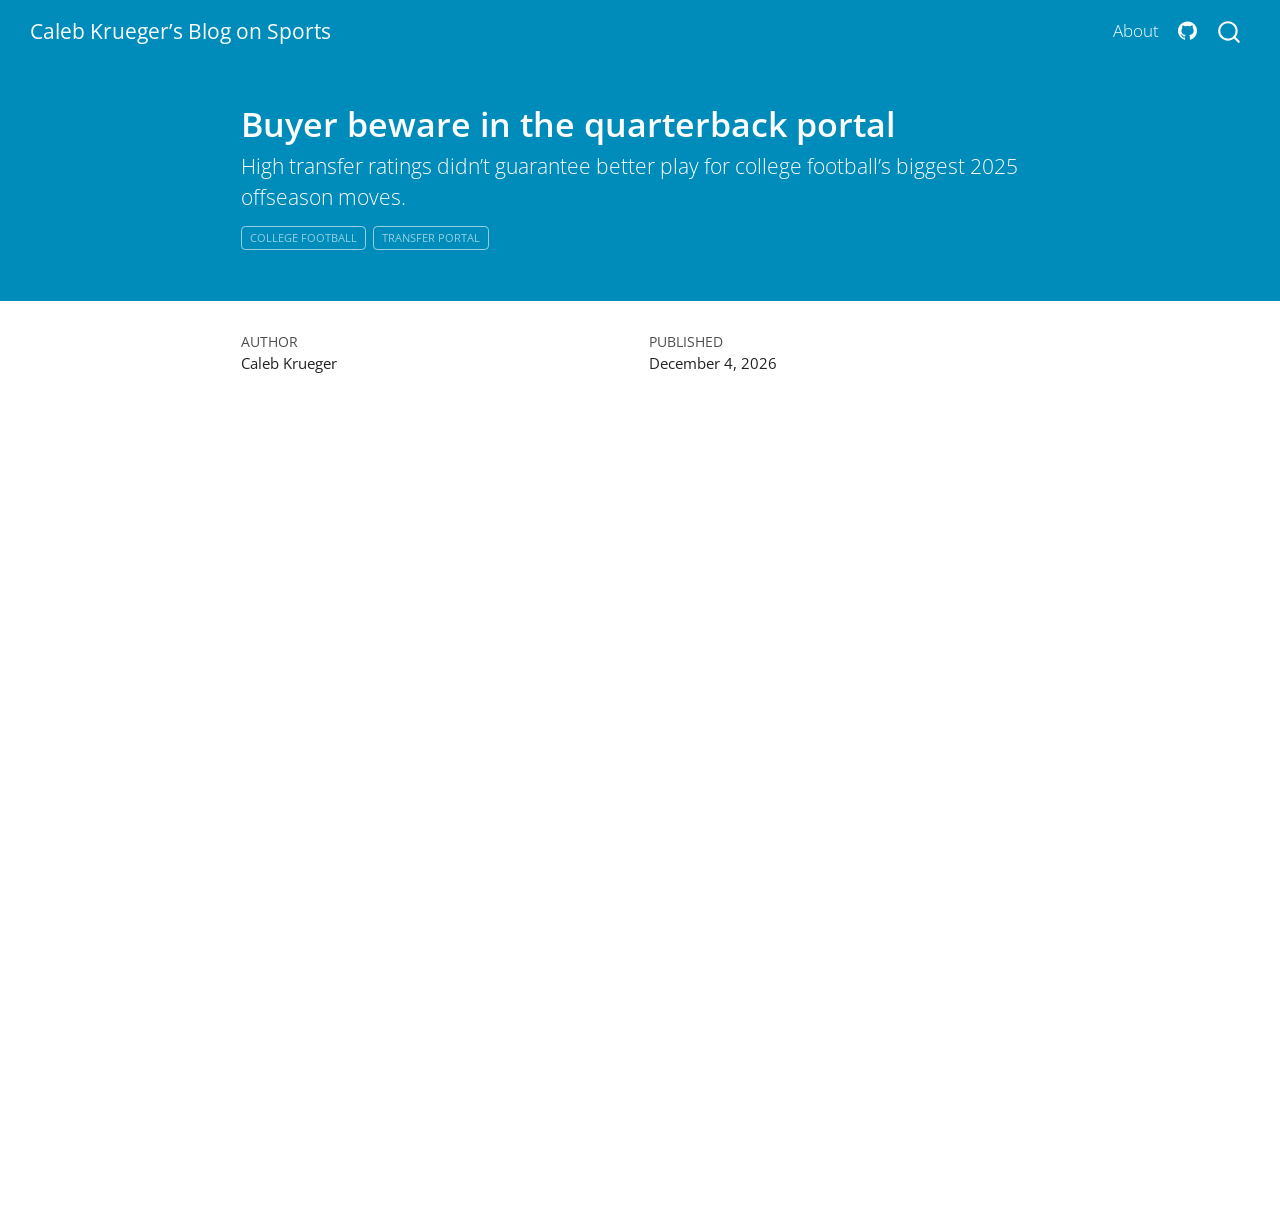
==== posts/transfer-portal-qbs-2025/index.html @ 12b0d173 "commit" ====
<!DOCTYPE html>
<html xmlns="http://www.w3.org/1999/xhtml" lang="en" xml:lang="en"><head>

<meta charset="utf-8">
<meta name="generator" content="quarto-1.11.9">

<meta name="viewport" content="width=device-width, initial-scale=1.0, user-scalable=yes">

<meta name="author" content="Caleb Krueger">
<meta name="dcterms.date" content="2026-12-04">

<title>Buyer beware in the quarterback portal – Caleb Krueger’s Blog on Sports</title>
<style>
/* Default styles provided by pandoc.
** See https://pandoc.org/MANUAL.html#variables-for-html for config info.
*/
span.smallcaps{font-variant: small-caps;}
div.columns{display: flex; gap: 1.5em;}
div.column{flex: auto;}
@media screen {
div.columns{gap: min(4vw, 1.5em);}
div.column{overflow-x: auto;}
}
div.hanging-indent{margin-left: 1.5em; text-indent: -1.5em;}
ul.task-list{list-style: none;}
ul.task-list li input[type="checkbox"] {
  width: 0.8em;
  margin: 0 0.8em 0.2em -1em; /* quarto-specific, see https://github.com/quarto-dev/quarto-cli/issues/4556 */ 
  vertical-align: middle;
}
</style>


<script src="../../site_libs/quarto-nav/quarto-nav.js"></script>
<script src="../../site_libs/quarto-nav/headroom.min.js"></script>
<script src="../../site_libs/clipboard/clipboard.min.js"></script>
<script src="../../site_libs/quarto-search/autocomplete.umd.js"></script>
<script src="../../site_libs/quarto-search/fuse.min.js"></script>
<script src="../../site_libs/quarto-search/quarto-search.js"></script>
<meta name="quarto:offset" content="../../">
<link href="../../logo.png" rel="icon" type="image/png">
<script src="../../site_libs/quarto-html/quarto.js" type="module"></script>
<script src="../../site_libs/quarto-html/tabsets/tabsets.js" type="module"></script>
<script src="../../site_libs/quarto-html/scrollable-regions/scrollable-regions.js" type="module"></script>
<script src="../../site_libs/quarto-html/popper.min.js"></script>
<script src="../../site_libs/quarto-html/tippy.umd.min.js"></script>
<script src="../../site_libs/quarto-html/anchor.min.js"></script>
<link href="../../site_libs/quarto-html/tippy.css" rel="stylesheet">
<link href="../../site_libs/quarto-html/quarto-syntax-highlighting-63b5708e65d6cd79cd7618c58d0c21e7.css" rel="stylesheet" id="quarto-text-highlighting-styles">
<script src="../../site_libs/bootstrap/bootstrap.min.js"></script>
<link href="../../site_libs/bootstrap/bootstrap-icons.css" rel="stylesheet">
<link href="../../site_libs/bootstrap/bootstrap-608d2ac6981a79f268abfa8d7ae3c336.min.css" rel="stylesheet" append-hash="true" id="quarto-bootstrap" data-mode="light">
<script id="quarto-search-options" type="application/json">{
  "location": "navbar",
  "copy-button": false,
  "collapse-after": 3,
  "panel-placement": "end",
  "type": "overlay",
  "limit": 50,
  "keyboard-shortcut": [
    "f",
    "/",
    "s"
  ],
  "show-item-context": false,
  "language": {
    "search-no-results-text": "No results",
    "search-matching-documents-text": "matching documents",
    "search-copy-link-title": "Copy link to search",
    "search-hide-matches-text": "Hide additional matches",
    "search-more-match-text": "more match in this document",
    "search-more-matches-text": "more matches in this document",
    "search-clear-button-title": "Clear",
    "search-text-placeholder": "",
    "search-detached-cancel-button-title": "Cancel",
    "search-submit-button-title": "Submit",
    "search-label": "Search"
  }
}</script>


<link rel="stylesheet" href="../../styles.css">
</head>

<body class="nav-fixed fullcontent quarto-light"><a id="quarto-skip-link" class="visually-hidden-focusable" href="#quarto-document-content">Skip to main content</a>

<div id="quarto-search-results"></div>
  <header id="quarto-header" class="headroom fixed-top quarto-banner">
    <nav class="navbar navbar-expand-lg " data-bs-theme="dark" aria-label="Site">
      <div class="navbar-container container-fluid">
      <div class="navbar-brand-container mx-auto">
    <a class="navbar-brand" href="../../index.html">
    <span class="navbar-title">Caleb Krueger’s Blog on Sports</span>
    </a>
  </div>
          <button class="navbar-toggler" type="button" data-bs-toggle="collapse" data-bs-target="#navbarCollapse" aria-controls="navbarCollapse" aria-expanded="false" aria-label="Toggle navigation" onclick="if (window.quartoToggleHeadroom) { window.quartoToggleHeadroom(); }">
  <span class="navbar-toggler-icon"></span>
</button>
          <div class="collapse navbar-collapse" id="navbarCollapse">
            <ul class="navbar-nav navbar-nav-scroll ms-auto">
  <li class="nav-item">
    <a class="nav-link" href="../../about.html"> 
<span class="menu-text">About</span></a>
  </li>  
  <li class="nav-item compact">
    <a class="nav-link" href="https://github.com/Caleb-Krueger-UNL"> <i class="bi bi-github" role="img">
</i> 
<span class="menu-text"></span></a>
  </li>  
</ul>
          </div> <!-- /navcollapse -->
            <div class="quarto-navbar-tools">
</div>
            <div id="quarto-search" class="" title="Search"></div>
      </div> <!-- /container-fluid -->
    </nav>
</header>
<!-- content -->
<header id="title-block-header" class="quarto-title-block default page-columns page-full">
  <div class="quarto-title-banner page-columns page-full">
    <div class="quarto-title column-body">
      <h1 class="title">Buyer beware in the quarterback portal</h1>
            <p class="subtitle lead">High transfer ratings didn’t guarantee better play for college football’s biggest 2025 offseason moves.</p>
                                <div class="quarto-categories">
                <div class="quarto-category">College Football</div>
                <div class="quarto-category">Transfer Portal</div>
              </div>
                  </div>
  </div>
    
  
  <div class="quarto-title-meta">

      <div>
      <div class="quarto-title-meta-heading">Author</div>
      <div class="quarto-title-meta-contents">
               <p>Caleb Krueger </p>
            </div>
    </div>
      
      <div>
      <div class="quarto-title-meta-heading">Published</div>
      <div class="quarto-title-meta-contents">
        <p class="date">December 4, 2026</p>
      </div>
    </div>
    
      
    </div>
    
  
  </header><div id="quarto-content" class="quarto-container page-columns page-rows-contents page-layout-article page-navbar">
<!-- sidebar -->
<!-- margin-sidebar -->
    
<!-- main -->
<main class="content quarto-banner-title-block" id="quarto-document-content" tabindex="-1">








</main> <!-- /main -->
<script id="quarto-html-after-body" type="application/javascript">
  window.document.addEventListener("DOMContentLoaded", function (event) {
    const icon = "";
    const anchorJS = new window.AnchorJS();
    anchorJS.options = {
      placement: 'right',
      icon: icon
    };
    anchorJS.add('.anchored');
    const isCodeAnnotation = (el) => {
      for (const clz of el.classList) {
        if (clz.startsWith('code-annotation-')) {                     
          return true;
        }
      }
      return false;
    }
    const onCopySuccess = function(e) {
      // button target
      const button = e.trigger;
      // don't keep focus
      button.blur();
      // flash "checked"
      button.classList.add('code-copy-button-checked');
      var currentTitle = button.getAttribute("title");
      button.setAttribute("title", "Copied!");
      let tooltip;
      if (window.bootstrap) {
        button.setAttribute("data-bs-toggle", "tooltip");
        button.setAttribute("data-bs-placement", "left");
        button.setAttribute("data-bs-title", "Copied!");
        tooltip = new bootstrap.Tooltip(button, 
          { trigger: "manual", 
            customClass: "code-copy-button-tooltip",
            offset: [0, -8]});
        tooltip.show();    
      }
      setTimeout(function() {
        if (tooltip) {
          tooltip.hide();
          button.removeAttribute("data-bs-title");
          button.removeAttribute("data-bs-toggle");
          button.removeAttribute("data-bs-placement");
        }
        button.setAttribute("title", currentTitle);
        button.classList.remove('code-copy-button-checked');
      }, 1000);
      // clear code selection
      e.clearSelection();
    }
    const getTextToCopy = function(trigger) {
      const outerScaffold = trigger.parentElement.cloneNode(true);
      const codeEl = outerScaffold.querySelector('code');
      for (const childEl of codeEl.children) {
        if (isCodeAnnotation(childEl)) {
          childEl.remove();
        }
      }
      return codeEl.innerText;
    }
    const clipboard = new window.ClipboardJS('.code-copy-button:not([data-in-quarto-modal])', {
      text: getTextToCopy
    });
    clipboard.on('success', onCopySuccess);
    if (window.document.getElementById('quarto-embedded-source-code-modal')) {
      const clipboardModal = new window.ClipboardJS('.code-copy-button[data-in-quarto-modal]', {
        text: getTextToCopy,
        container: window.document.getElementById('quarto-embedded-source-code-modal')
      });
      clipboardModal.on('success', onCopySuccess);
    }
      var localhostRegex = new RegExp(/^(?:http|https):\/\/localhost\:?[0-9]*\//);
      var mailtoRegex = new RegExp(/^mailto:/);
        var filterRegex = new RegExp('/' + window.location.host + '/');
      var isInternal = (href) => {
          return filterRegex.test(href) || localhostRegex.test(href) || mailtoRegex.test(href);
      }
      // Inspect non-navigation links and adorn them if external
      window.quartoDecorateExternalLinks = function (root) {
     var links = (root || window.document).querySelectorAll('a[href]:not(.nav-link):not(.navbar-brand):not(.toc-action):not(.sidebar-link):not(.sidebar-item-toggle):not(.pagination-link):not(.no-external):not([aria-hidden]):not(.dropdown-item):not(.quarto-navigation-tool):not(.about-link)');
      for (var i=0; i<links.length; i++) {
        const link = links[i];
        if (!isInternal(link.href)) {
          // undo the damage that might have been done by quarto-nav.js in the case of
          // links that we want to consider external
          if (link.dataset.originalHref !== undefined) {
            link.href = link.dataset.originalHref;
          }
          if (!link.classList.contains('no-external-icon')) {
          }
        }
      }
      };
      window.quartoDecorateExternalLinks(window.document);
    // Esc closes the popup (WCAG 1.4.13) and focus leaving both trigger and
    // popup closes it (WCAG 2.4.11); tippy handles neither for interactive popups.
    const hideOnEscAndFocusOut = {
      name: 'hideOnEscAndFocusOut',
      defaultValue: true,
      fn(instance) {
        const dismiss = () => {
          // A show scheduled by the trigger delay would otherwise reopen it
          instance.clearDelayTimeouts();
          instance.hide();
        };
        const onKeyDown = (event) => {
          if (event.key !== 'Escape') {
            return;
          }
          // Keep Esc from also reaching page handlers (e.g. reveal.js overview),
          // except an open reveal.js slide menu, which Esc should close too.
          // The menu handles keys only when its keyboard option is on.
          const menuHandlesEsc = window.Reveal?.getPlugin?.('menu')?.isOpen() &&
            window.Reveal.getConfig().menu?.keyboard !== false;
          if (!menuHandlesEsc) {
            event.stopPropagation();
          }
          if (instance.popper.contains(window.document.activeElement)) {
            // Disabled while refocusing so the focus trigger does not reopen it
            instance.disable();
            instance.reference.focus();
            instance.enable();
          }
          dismiss();
        };
        const onFocusOut = (event) => {
          const target = event.relatedTarget;
          if (target && !instance.reference.contains(target) &&
              !instance.popper.contains(target)) {
            dismiss();
          }
        };
        // On the trigger too: a click trigger (code-annotations: select) has no
        // blur handling. Attached for the instance's lifetime so leaving the
        // trigger also cancels a show still pending on the trigger delay.
        instance.reference.addEventListener('focusout', onFocusOut);
        return {
          onShow() {
            window.document.addEventListener('keydown', onKeyDown, true);
            instance.popper.addEventListener('focusout', onFocusOut);
          },
          onHide() {
            window.document.removeEventListener('keydown', onKeyDown, true);
            instance.popper.removeEventListener('focusout', onFocusOut);
          },
          onDestroy() {
            instance.reference.removeEventListener('focusout', onFocusOut);
          },
        };
      },
    };
    function tippyHover(el, contentFn, onTriggerFn, onUntriggerFn) {
      const config = {
        allowHTML: true,
        maxWidth: 500,
        delay: 100,
        arrow: false,
        appendTo: function(el) {
            return el.parentElement;
        },
        interactive: true,
        interactiveBorder: 10,
        theme: 'quarto',
        placement: 'bottom-start',
        plugins: [hideOnEscAndFocusOut],
      };
      if (contentFn) {
        config.content = contentFn;
      }
      if (onTriggerFn) {
        config.onTrigger = onTriggerFn;
      }
      if (onUntriggerFn) {
        config.onUntrigger = onUntriggerFn;
      }
      window.tippy(el, config); 
    }
    const noterefs = window.document.querySelectorAll('a[role="doc-noteref"]');
    for (var i=0; i<noterefs.length; i++) {
      const ref = noterefs[i];
      tippyHover(ref, function() {
        // use id or data attribute instead here
        let href = ref.getAttribute('data-footnote-href') || ref.getAttribute('href');
        try { href = new URL(href).hash; } catch {}
        const id = href.replace(/^#\/?/, "");
        const note = window.document.getElementById(id);
        if (note) {
          return note.innerHTML;
        } else {
          return "";
        }
      });
    }
    const xrefs = window.document.querySelectorAll('a.quarto-xref');
    const processXRef = (id, note) => {
      // Strip column container classes
      const stripColumnClz = (el) => {
        el.classList.remove("page-full", "page-columns");
        if (el.children) {
          for (const child of el.children) {
            stripColumnClz(child);
          }
        }
      }
      stripColumnClz(note)
      if (id === null || id.startsWith('sec-')) {
        // Special case sections, only their first couple elements
        const container = document.createElement("div");
        if (note.children && note.children.length > 2) {
          container.appendChild(note.children[0].cloneNode(true));
          for (let i = 1; i < note.children.length; i++) {
            const child = note.children[i];
            if (child.tagName === "P" && child.innerText === "") {
              continue;
            } else {
              container.appendChild(child.cloneNode(true));
              break;
            }
          }
          if (window.Quarto?.typesetMath) {
            window.Quarto.typesetMath(container);
          }
          return container.innerHTML
        } else {
          if (window.Quarto?.typesetMath) {
            window.Quarto.typesetMath(note);
          }
          return note.innerHTML;
        }
      } else {
        // Remove any anchor links if they are present
        const anchorLink = note.querySelector('a.anchorjs-link');
        if (anchorLink) {
          anchorLink.remove();
        }
        if (window.Quarto?.typesetMath) {
          window.Quarto.typesetMath(note);
        }
        if (note.classList.contains("callout")) {
          return note.outerHTML;
        } else {
          return note.innerHTML;
        }
      }
    }
    for (var i=0; i<xrefs.length; i++) {
      const xref = xrefs[i];
      tippyHover(xref, undefined, function(instance) {
        instance.disable();
        let url = xref.getAttribute('href');
        let hash = undefined; 
        if (url.startsWith('#')) {
          hash = url;
        } else {
          try { hash = new URL(url).hash; } catch {}
        }
        if (hash) {
          const id = hash.replace(/^#\/?/, "");
          const note = window.document.getElementById(id);
          if (note !== null) {
            try {
              const html = processXRef(id, note.cloneNode(true));
              instance.setContent(html);
            } finally {
              instance.enable();
              instance.show();
            }
          } else {
            // See if we can fetch this
            fetch(url.split('#')[0])
            .then(res => res.text())
            .then(html => {
              const parser = new DOMParser();
              const htmlDoc = parser.parseFromString(html, "text/html");
              const note = htmlDoc.getElementById(id);
              if (note !== null) {
                const html = processXRef(id, note);
                instance.setContent(html);
              } 
            }).finally(() => {
              instance.enable();
              instance.show();
            });
          }
        } else {
          // See if we can fetch a full url (with no hash to target)
          // This is a special case and we should probably do some content thinning / targeting
          fetch(url)
          .then(res => res.text())
          .then(html => {
            const parser = new DOMParser();
            const htmlDoc = parser.parseFromString(html, "text/html");
            const note = htmlDoc.querySelector('main.content');
            if (note !== null) {
              // This should only happen for chapter cross references
              // (since there is no id in the URL)
              // remove the first header
              if (note.children.length > 0 && note.children[0].tagName === "HEADER") {
                note.children[0].remove();
              }
              const html = processXRef(null, note);
              instance.setContent(html);
            } 
          }).finally(() => {
            instance.enable();
            instance.show();
          });
        }
      }, function(instance) {
      });
    }
        let selectedAnnoteEl;
        const selectorForAnnotation = ( cell, annotation) => {
          let cellAttr = 'data-code-cell="' + cell + '"';
          let lineAttr = 'data-code-annotation="' +  annotation + '"';
          const selector = 'span[' + cellAttr + '][' + lineAttr + ']';
          return selector;
        }
        const selectCodeLines = (annoteEl) => {
          const doc = window.document;
          const targetCell = annoteEl.getAttribute("data-target-cell");
          const targetAnnotation = annoteEl.getAttribute("data-target-annotation");
          const annoteSpan = window.document.querySelector(selectorForAnnotation(targetCell, targetAnnotation));
          const lines = annoteSpan.getAttribute("data-code-lines").split(",");
          const lineIds = lines.map((line) => {
            return targetCell + "-" + line;
          })
          // Each band is positioned against its own containing block, which is
          // not the offsetParent of the lines, so place it from client rects.
          const placeBand = (band, firstEl, lastEl, codeBlock) => {
            const container = band.offsetParent;
            if (container === null) {
              return;
            }
            const containerRect = container.getBoundingClientRect();
            // Reveal.js scales slides with a transform, so convert client
            // pixels back to the CSS pixels of the container.
            const scale = containerRect.height / container.offsetHeight || 1;
            const firstRect = firstEl.getBoundingClientRect();
            const lastRect = lastEl.getBoundingClientRect();
            const top = (firstRect.top - containerRect.top) / scale - container.clientTop + container.scrollTop;
            const height = (lastRect.bottom - firstRect.top) / scale;
            band.style.top = top - 2 + "px";
            band.style.height = height + 4 + "px";
            if (codeBlock) {
              // Without the copy button wrapper, the containing block is wider
              // than the code block, so span the code block explicitly.
              const blockRect = codeBlock.getBoundingClientRect();
              band.style.left = (blockRect.left - containerRect.left) / scale - container.clientLeft + container.scrollLeft + "px";
              band.style.width = blockRect.width / scale + "px";
            }
          };
          if (lineIds.length > 0) {
            const el = window.document.getElementById(lineIds[0]);
            const lastEl = window.document.getElementById(lineIds[lineIds.length - 1]);
            const parent = el.parentElement.parentElement;
            // cook up a div (if necessary) and position it
            let div = window.document.getElementById("code-annotation-line-highlight");
            if (div === null) {
              div = window.document.createElement("div");
              div.setAttribute("id", "code-annotation-line-highlight");
              div.style.position = 'absolute';
              parent.appendChild(div);
            }
            placeBand(div, el, lastEl, parent.closest("div.sourceCode") || parent);
            let gutterDiv = window.document.getElementById("code-annotation-line-highlight-gutter");
            if (gutterDiv === null) {
              gutterDiv = window.document.createElement("div");
              gutterDiv.setAttribute("id", "code-annotation-line-highlight-gutter");
              gutterDiv.style.position = 'absolute';
              const codeCell = window.document.getElementById(targetCell);
              const gutter = codeCell.querySelector('.code-annotation-gutter');
              gutter.appendChild(gutterDiv);
            }
            placeBand(gutterDiv, el, lastEl);
            selectedAnnoteEl = annoteEl;
          }
        };
        const unselectCodeLines = () => {
          const elementsIds = ["code-annotation-line-highlight", "code-annotation-line-highlight-gutter"];
          elementsIds.forEach((elId) => {
            const div = window.document.getElementById(elId);
            if (div) {
              div.remove();
            }
          });
          selectedAnnoteEl = undefined;
        };
          // Handle positioning of the toggle
      window.addEventListener(
        "resize",
        throttle(() => {
          elRect = undefined;
          if (selectedAnnoteEl) {
            selectCodeLines(selectedAnnoteEl);
          }
        }, 10)
      );
      function throttle(fn, ms) {
      let throttle = false;
      let timer;
        return (...args) => {
          if(!throttle) { // first call gets through
              fn.apply(this, args);
              throttle = true;
          } else { // all the others get throttled
              if(timer) clearTimeout(timer); // cancel #2
              timer = setTimeout(() => {
                fn.apply(this, args);
                timer = throttle = false;
              }, ms);
          }
        };
      }
        // Attach click handler to the DT
        const annoteDls = window.document.querySelectorAll('dt[data-target-cell]');
        for (const annoteDlNode of annoteDls) {
          annoteDlNode.addEventListener('click', (event) => {
            const clickedEl = event.target;
            if (clickedEl !== selectedAnnoteEl) {
              unselectCodeLines();
              const activeEl = window.document.querySelector('dt[data-target-cell].code-annotation-active');
              if (activeEl) {
                activeEl.classList.remove('code-annotation-active');
              }
              selectCodeLines(clickedEl);
              clickedEl.classList.add('code-annotation-active');
            } else {
              // Unselect the line
              unselectCodeLines();
              clickedEl.classList.remove('code-annotation-active');
            }
          });
        }
    const findCites = (el) => {
      const parentEl = el.parentElement;
      if (parentEl) {
        const cites = parentEl.dataset.cites;
        if (cites) {
          return {
            el,
            cites: cites.split(' ')
          };
        } else {
          return findCites(el.parentElement)
        }
      } else {
        return undefined;
      }
    };
    var bibliorefs = window.document.querySelectorAll('a[role="doc-biblioref"]');
    for (var i=0; i<bibliorefs.length; i++) {
      const ref = bibliorefs[i];
      const citeInfo = findCites(ref);
      if (citeInfo) {
        tippyHover(citeInfo.el, function() {
          var popup = window.document.createElement('div');
          citeInfo.cites.forEach(function(cite) {
            var citeDiv = window.document.createElement('div');
            citeDiv.classList.add('hanging-indent');
            citeDiv.classList.add('csl-entry');
            var biblioDiv = window.document.getElementById('ref-' + cite);
            if (biblioDiv) {
              citeDiv.innerHTML = biblioDiv.innerHTML;
            }
            popup.appendChild(citeDiv);
          });
          return popup.innerHTML;
        });
      }
    }
  });
  </script>
  <script type="application/javascript">
  window.quartoScrollableRegionsLabels = {"code":"Scrollable code","output":"Scrollable output"};
  </script>
</div> <!-- /content -->




</body></html>
---- site_libs/quarto-html/tippy.css ----
.tippy-box[data-animation=fade][data-state=hidden]{opacity:0}[data-tippy-root]{max-width:calc(100vw - 10px)}.tippy-box{position:relative;background-color:#333;color:#fff;border-radius:4px;font-size:14px;line-height:1.4;white-space:normal;outline:0;transition-property:transform,visibility,opacity}.tippy-box[data-placement^=top]>.tippy-arrow{bottom:0}.tippy-box[data-placement^=top]>.tippy-arrow:before{bottom:-7px;left:0;border-width:8px 8px 0;border-top-color:initial;transform-origin:center top}.tippy-box[data-placement^=bottom]>.tippy-arrow{top:0}.tippy-box[data-placement^=bottom]>.tippy-arrow:before{top:-7px;left:0;border-width:0 8px 8px;border-bottom-color:initial;transform-origin:center bottom}.tippy-box[data-placement^=left]>.tippy-arrow{right:0}.tippy-box[data-placement^=left]>.tippy-arrow:before{border-width:8px 0 8px 8px;border-left-color:initial;right:-7px;transform-origin:center left}.tippy-box[data-placement^=right]>.tippy-arrow{left:0}.tippy-box[data-placement^=right]>.tippy-arrow:before{left:-7px;border-width:8px 8px 8px 0;border-right-color:initial;transform-origin:center right}.tippy-box[data-inertia][data-state=visible]{transition-timing-function:cubic-bezier(.54,1.5,.38,1.11)}.tippy-arrow{width:16px;height:16px;color:#333}.tippy-arrow:before{content:"";position:absolute;border-color:transparent;border-style:solid}.tippy-content{position:relative;padding:5px 9px;z-index:1}
---- site_libs/quarto-html/quarto-syntax-highlighting-63b5708e65d6cd79cd7618c58d0c21e7.css ----
/* quarto syntax highlight colors */
:root {
  --quarto-hl-ot-color: #003B4F;
  --quarto-hl-at-color: #657422;
  --quarto-hl-ss-color: #20794D;
  --quarto-hl-an-color: #5E5E5E;
  --quarto-hl-fu-color: #4758AB;
  --quarto-hl-st-color: #20794D;
  --quarto-hl-cf-color: #003B4F;
  --quarto-hl-op-color: #5E5E5E;
  --quarto-hl-er-color: #AD0000;
  --quarto-hl-bn-color: #AD0000;
  --quarto-hl-al-color: #AD0000;
  --quarto-hl-va-color: #111111;
  --quarto-hl-bu-color: inherit;
  --quarto-hl-ex-color: inherit;
  --quarto-hl-pp-color: #AD0000;
  --quarto-hl-in-color: #5E5E5E;
  --quarto-hl-vs-color: #20794D;
  --quarto-hl-wa-color: #5E5E5E;
  --quarto-hl-do-color: #5E5E5E;
  --quarto-hl-im-color: #00769E;
  --quarto-hl-ch-color: #20794D;
  --quarto-hl-dt-color: #AD0000;
  --quarto-hl-fl-color: #AD0000;
  --quarto-hl-co-color: #5E5E5E;
  --quarto-hl-cv-color: #5E5E5E;
  --quarto-hl-cn-color: #8f5902;
  --quarto-hl-sc-color: #5E5E5E;
  --quarto-hl-dv-color: #AD0000;
  --quarto-hl-kw-color: #003B4F;
}

/* other quarto variables */
:root {
  --quarto-font-monospace: SFMono-Regular, Menlo, Monaco, Consolas, "Liberation Mono", "Courier New", monospace;
}

/* syntax highlight based on Pandoc's rules */
pre > code.sourceCode > span {
  color: #003B4F;
}

code.sourceCode > span {
  color: #003B4F;
}

div.sourceCode,
div.sourceCode pre.sourceCode {
  color: #003B4F;
}

/* Normal */
code span {
  color: #003B4F;
}

/* Alert */
code span.al {
  color: #AD0000;
  font-style: inherit;
}

/* Annotation */
code span.an {
  color: #5E5E5E;
  font-style: inherit;
}

/* Attribute */
code span.at {
  color: #657422;
  font-style: inherit;
}

/* BaseN */
code span.bn {
  color: #AD0000;
  font-style: inherit;
}

/* BuiltIn */
code span.bu {
  font-style: inherit;
}

/* ControlFlow */
code span.cf {
  color: #003B4F;
  font-weight: bold;
  font-style: inherit;
}

/* Char */
code span.ch {
  color: #20794D;
  font-style: inherit;
}

/* Constant */
code span.cn {
  color: #8f5902;
  font-style: inherit;
}

/* Comment */
code span.co {
  color: #5E5E5E;
  font-style: inherit;
}

/* CommentVar */
code span.cv {
  color: #5E5E5E;
  font-style: italic;
}

/* Documentation */
code span.do {
  color: #5E5E5E;
  font-style: italic;
}

/* DataType */
code span.dt {
  color: #AD0000;
  font-style: inherit;
}

/* DecVal */
code span.dv {
  color: #AD0000;
  font-style: inherit;
}

/* Error */
code span.er {
  color: #AD0000;
  font-style: inherit;
}

/* Extension */
code span.ex {
  font-style: inherit;
}

/* Float */
code span.fl {
  color: #AD0000;
  font-style: inherit;
}

/* Function */
code span.fu {
  color: #4758AB;
  font-style: inherit;
}

/* Import */
code span.im {
  color: #00769E;
  font-style: inherit;
}

/* Information */
code span.in {
  color: #5E5E5E;
  font-style: inherit;
}

/* Keyword */
code span.kw {
  color: #003B4F;
  font-weight: bold;
  font-style: inherit;
}

/* Operator */
code span.op {
  color: #5E5E5E;
  font-style: inherit;
}

/* Other */
code span.ot {
  color: #003B4F;
  font-style: inherit;
}

/* Preprocessor */
code span.pp {
  color: #AD0000;
  font-style: inherit;
}

/* SpecialChar */
code span.sc {
  color: #5E5E5E;
  font-style: inherit;
}

/* SpecialString */
code span.ss {
  color: #20794D;
  font-style: inherit;
}

/* String */
code span.st {
  color: #20794D;
  font-style: inherit;
}

/* Variable */
code span.va {
  color: #111111;
  font-style: inherit;
}

/* VerbatimString */
code span.vs {
  color: #20794D;
  font-style: inherit;
}

/* Warning */
code span.wa {
  color: #5E5E5E;
  font-style: italic;
}

.prevent-inlining {
  content: "</";
}

/*# sourceMappingURL=054cc16b9e9817627be6994582d2ffb5.css.map */
---- styles.css ----
/* css styles */
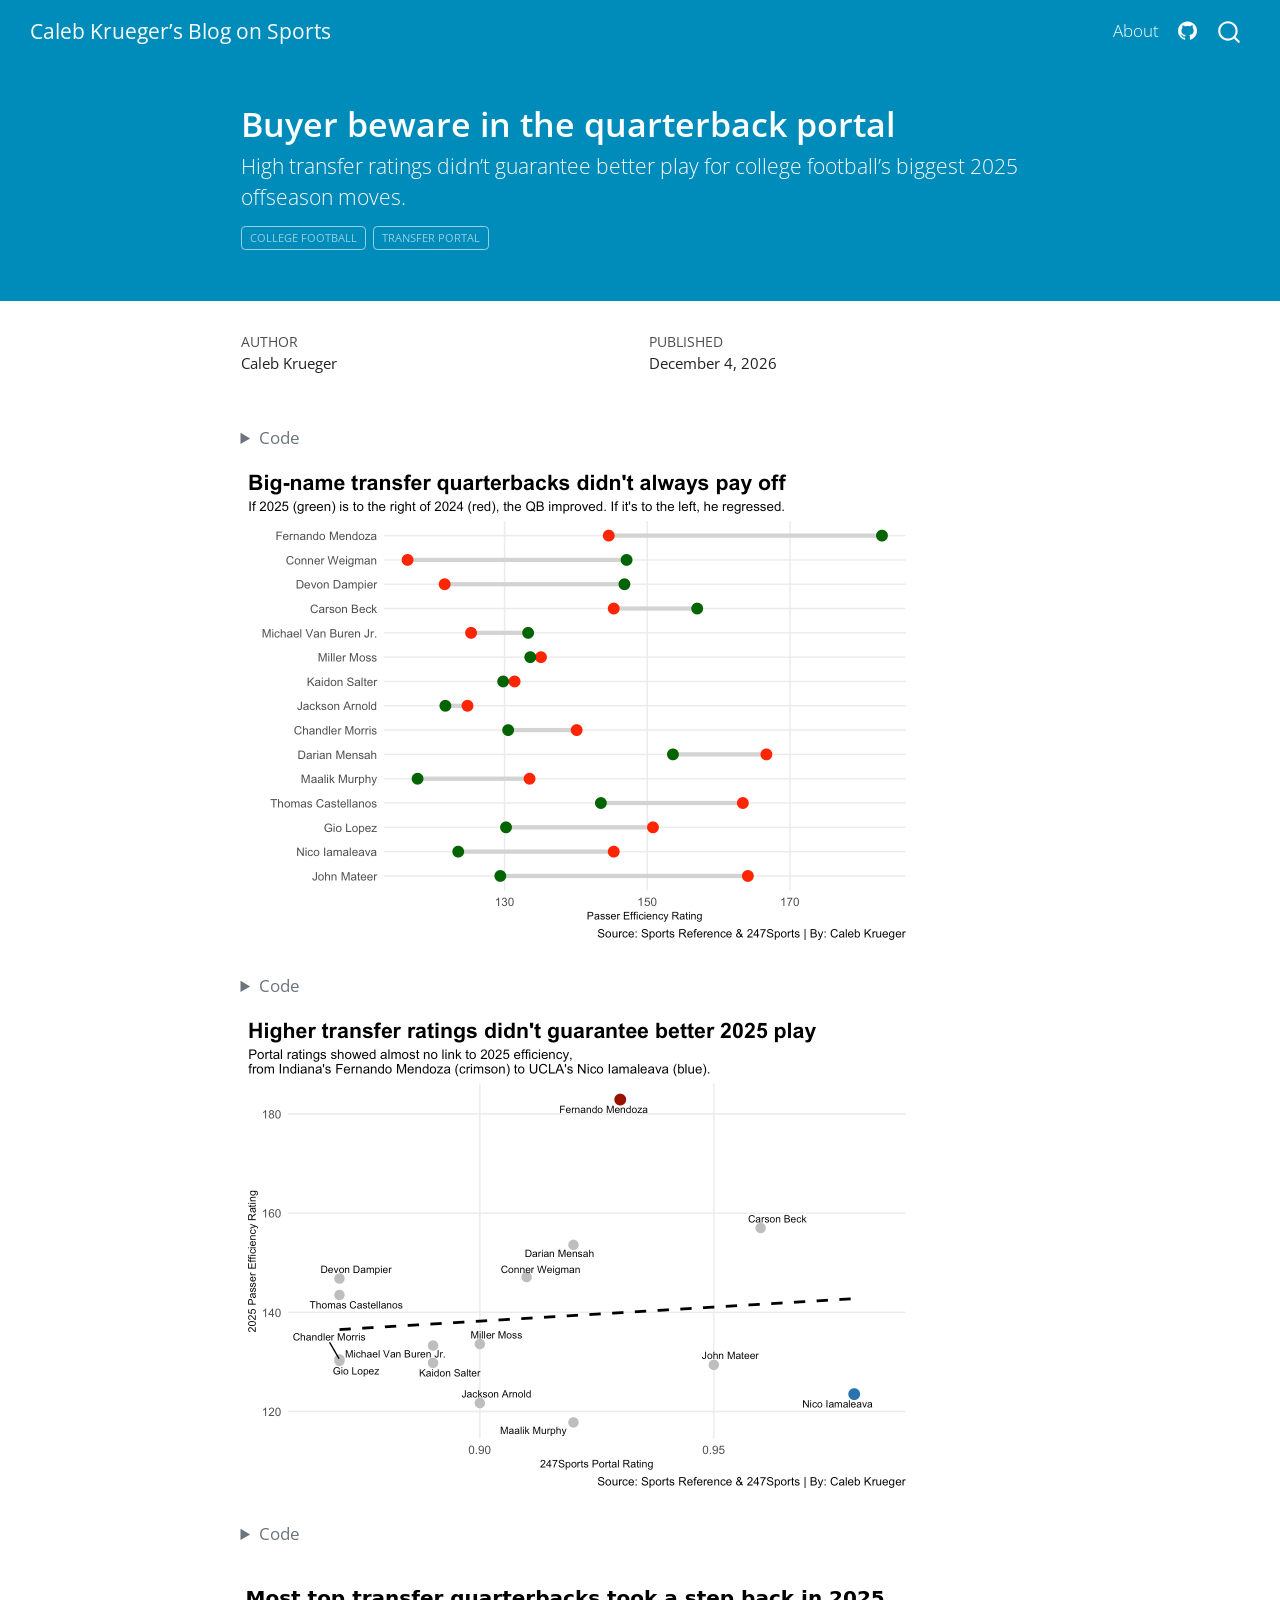
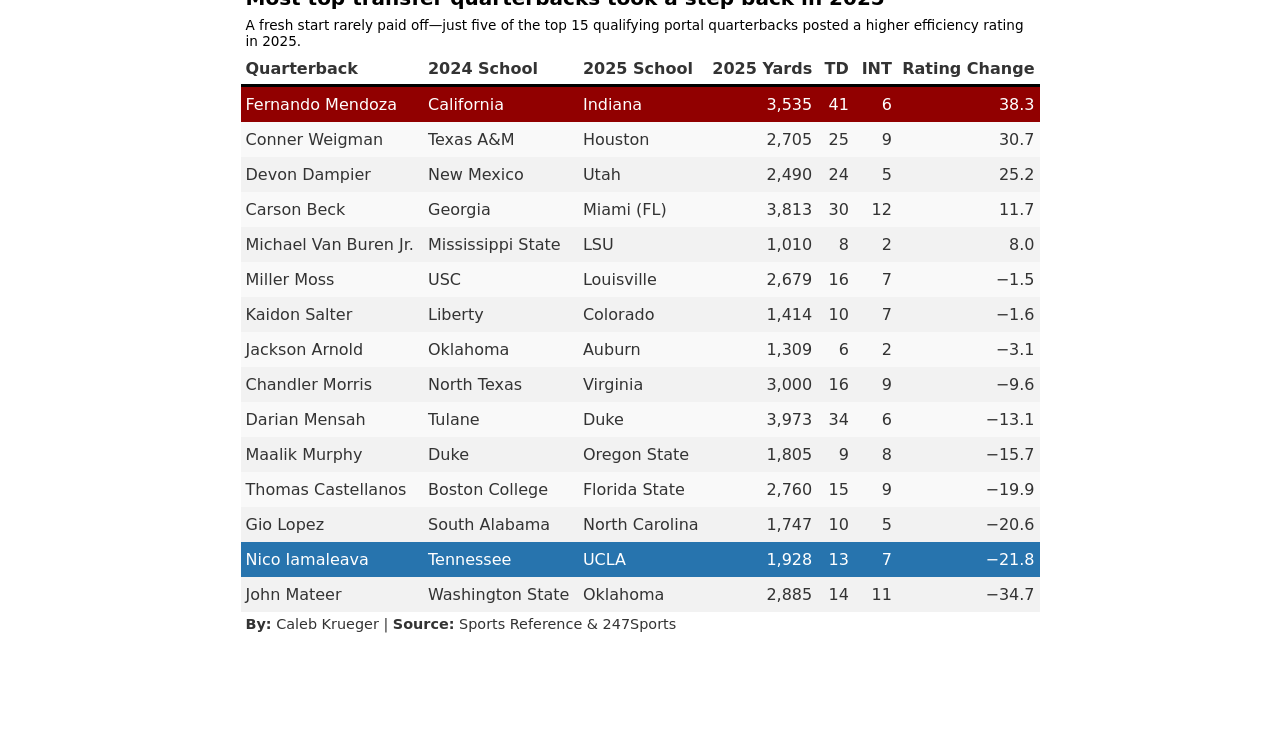
==== commit 1c4e6542: "commit" ====
--- a/posts/transfer-portal-qbs-2025/index.html
+++ b/posts/transfer-portal-qbs-2025/index.html
@@ -27,6 +27,41 @@
   width: 0.8em;
   margin: 0 0.8em 0.2em -1em; /* quarto-specific, see https://github.com/quarto-dev/quarto-cli/issues/4556 */ 
   vertical-align: middle;
+}
+/* CSS for syntax highlighting */
+html { -webkit-text-size-adjust: 100%; }
+pre > code.sourceCode { white-space: pre; position: relative; }
+pre > code.sourceCode > span { display: inline-block; line-height: 1.25; }
+pre > code.sourceCode > span:empty { height: 1.2em; }
+.sourceCode { overflow: visible; }
+code.sourceCode > span { color: inherit; text-decoration: inherit; }
+div.sourceCode { margin: 1em 0; }
+pre.sourceCode { margin: 0; }
+@media screen {
+div.sourceCode { overflow: auto; }
+}
+@media print {
+pre > code.sourceCode { white-space: pre-wrap; }
+pre > code.sourceCode > span { text-indent: -5em; padding-left: 5em; }
+}
+pre.numberSource code
+  { counter-reset: source-line 0; }
+pre.numberSource code > span
+  { position: relative; left: -4em; counter-increment: source-line; }
+pre.numberSource code > span > a:first-child::before
+  { content: counter(source-line);
+    position: relative; left: -1em; text-align: right; vertical-align: baseline;
+    border: none; display: inline-block;
+    -webkit-touch-callout: none; -webkit-user-select: none;
+    -khtml-user-select: none; -moz-user-select: none;
+    -ms-user-select: none; user-select: none;
+    padding: 0 4px; width: 4em;
+  }
+pre.numberSource { margin-left: 3em;  padding-left: 4px; }
+div.sourceCode
+  {   }
+@media screen {
+pre > code.sourceCode > span > a:first-child::before { text-decoration: underline; }
 }
 </style>
 
@@ -160,6 +195,825 @@
 
 
 
+<div class="cell">
+<details class="code-fold">
+<summary>Code</summary>
+<div class="code-copy-outer-scaffold"><div class="sourceCode cell-code" id="cb1"><pre class="sourceCode r code-with-copy"><code class="sourceCode r"><span id="cb1-1"><a href="#cb1-1" aria-hidden="true" tabindex="-1"></a><span class="fu">library</span>(tidyverse)</span>
+<span id="cb1-2"><a href="#cb1-2" aria-hidden="true" tabindex="-1"></a></span>
+<span id="cb1-3"><a href="#cb1-3" aria-hidden="true" tabindex="-1"></a>portal <span class="ot">&lt;-</span> <span class="fu">read_csv</span>(<span class="st">"data/portal_qbs_2025.csv"</span>)</span>
+<span id="cb1-4"><a href="#cb1-4" aria-hidden="true" tabindex="-1"></a>pass24 <span class="ot">&lt;-</span> <span class="fu">read_csv</span>(<span class="st">"data/passing_2024.csv"</span>) <span class="sc">|&gt;</span></span>
+<span id="cb1-5"><a href="#cb1-5" aria-hidden="true" tabindex="-1"></a>  <span class="fu">mutate</span>(<span class="at">player =</span> <span class="fu">gsub</span>(<span class="st">"*"</span>, <span class="st">""</span>, Player, <span class="at">fixed =</span> <span class="cn">TRUE</span>)) <span class="sc">|&gt;</span></span>
+<span id="cb1-6"><a href="#cb1-6" aria-hidden="true" tabindex="-1"></a>  <span class="fu">select</span>(player, Rate) <span class="sc">|&gt;</span></span>
+<span id="cb1-7"><a href="#cb1-7" aria-hidden="true" tabindex="-1"></a>  <span class="fu">rename</span>(<span class="at">rate_24 =</span> Rate)</span>
+<span id="cb1-8"><a href="#cb1-8" aria-hidden="true" tabindex="-1"></a>pass25 <span class="ot">&lt;-</span> <span class="fu">read_csv</span>(<span class="st">"data/passing_2025.csv"</span>) <span class="sc">|&gt;</span></span>
+<span id="cb1-9"><a href="#cb1-9" aria-hidden="true" tabindex="-1"></a>  <span class="fu">mutate</span>(<span class="at">player =</span> <span class="fu">gsub</span>(<span class="st">"*"</span>, <span class="st">""</span>, Player, <span class="at">fixed =</span> <span class="cn">TRUE</span>)) <span class="sc">|&gt;</span></span>
+<span id="cb1-10"><a href="#cb1-10" aria-hidden="true" tabindex="-1"></a>  <span class="fu">select</span>(player, Rate, Yds, TD, Int) <span class="sc">|&gt;</span></span>
+<span id="cb1-11"><a href="#cb1-11" aria-hidden="true" tabindex="-1"></a>  <span class="fu">rename</span>(<span class="at">rate_25 =</span> Rate, <span class="at">yds_25 =</span> Yds, <span class="at">td_25 =</span> TD, <span class="at">int_25 =</span> Int)</span>
+<span id="cb1-12"><a href="#cb1-12" aria-hidden="true" tabindex="-1"></a>qbs <span class="ot">&lt;-</span> portal <span class="sc">|&gt;</span></span>
+<span id="cb1-13"><a href="#cb1-13" aria-hidden="true" tabindex="-1"></a>  <span class="fu">inner_join</span>(pass24) <span class="sc">|&gt;</span></span>
+<span id="cb1-14"><a href="#cb1-14" aria-hidden="true" tabindex="-1"></a>  <span class="fu">inner_join</span>(pass25)</span>
+<span id="cb1-15"><a href="#cb1-15" aria-hidden="true" tabindex="-1"></a></span>
+<span id="cb1-16"><a href="#cb1-16" aria-hidden="true" tabindex="-1"></a>qbs <span class="ot">&lt;-</span> qbs <span class="sc">|&gt;</span></span>
+<span id="cb1-17"><a href="#cb1-17" aria-hidden="true" tabindex="-1"></a>  <span class="fu">mutate</span>(<span class="at">diff =</span> rate_25 <span class="sc">-</span> rate_24)</span>
+<span id="cb1-18"><a href="#cb1-18" aria-hidden="true" tabindex="-1"></a></span>
+<span id="cb1-19"><a href="#cb1-19" aria-hidden="true" tabindex="-1"></a><span class="fu">ggplot</span>() <span class="sc">+</span></span>
+<span id="cb1-20"><a href="#cb1-20" aria-hidden="true" tabindex="-1"></a>  <span class="fu">geom_segment</span>(</span>
+<span id="cb1-21"><a href="#cb1-21" aria-hidden="true" tabindex="-1"></a>    <span class="at">data =</span> qbs,</span>
+<span id="cb1-22"><a href="#cb1-22" aria-hidden="true" tabindex="-1"></a>    <span class="fu">aes</span>(</span>
+<span id="cb1-23"><a href="#cb1-23" aria-hidden="true" tabindex="-1"></a>      <span class="at">y =</span> <span class="fu">reorder</span>(player, diff), <span class="at">yend =</span> player,</span>
+<span id="cb1-24"><a href="#cb1-24" aria-hidden="true" tabindex="-1"></a>      <span class="at">x =</span> rate_24, <span class="at">xend =</span> rate_25</span>
+<span id="cb1-25"><a href="#cb1-25" aria-hidden="true" tabindex="-1"></a>    ),</span>
+<span id="cb1-26"><a href="#cb1-26" aria-hidden="true" tabindex="-1"></a>    <span class="at">color =</span> <span class="st">"lightgrey"</span>,</span>
+<span id="cb1-27"><a href="#cb1-27" aria-hidden="true" tabindex="-1"></a>    <span class="at">linewidth =</span> <span class="fl">1.5</span></span>
+<span id="cb1-28"><a href="#cb1-28" aria-hidden="true" tabindex="-1"></a>  ) <span class="sc">+</span></span>
+<span id="cb1-29"><a href="#cb1-29" aria-hidden="true" tabindex="-1"></a>  <span class="fu">geom_point</span>(</span>
+<span id="cb1-30"><a href="#cb1-30" aria-hidden="true" tabindex="-1"></a>    <span class="at">data =</span> qbs,</span>
+<span id="cb1-31"><a href="#cb1-31" aria-hidden="true" tabindex="-1"></a>    <span class="fu">aes</span>(<span class="at">y =</span> player, <span class="at">x =</span> rate_24, <span class="at">color =</span> <span class="st">"2024"</span>),</span>
+<span id="cb1-32"><a href="#cb1-32" aria-hidden="true" tabindex="-1"></a>    <span class="at">size =</span> <span class="fl">3.5</span></span>
+<span id="cb1-33"><a href="#cb1-33" aria-hidden="true" tabindex="-1"></a>  ) <span class="sc">+</span></span>
+<span id="cb1-34"><a href="#cb1-34" aria-hidden="true" tabindex="-1"></a>  <span class="fu">geom_point</span>(</span>
+<span id="cb1-35"><a href="#cb1-35" aria-hidden="true" tabindex="-1"></a>    <span class="at">data =</span> qbs,</span>
+<span id="cb1-36"><a href="#cb1-36" aria-hidden="true" tabindex="-1"></a>    <span class="fu">aes</span>(<span class="at">y =</span> player, <span class="at">x =</span> rate_25, <span class="at">color =</span> <span class="st">"2025"</span>),</span>
+<span id="cb1-37"><a href="#cb1-37" aria-hidden="true" tabindex="-1"></a>    <span class="at">size =</span> <span class="fl">3.5</span></span>
+<span id="cb1-38"><a href="#cb1-38" aria-hidden="true" tabindex="-1"></a>  ) <span class="sc">+</span></span>
+<span id="cb1-39"><a href="#cb1-39" aria-hidden="true" tabindex="-1"></a>  <span class="fu">scale_color_manual</span>(<span class="at">values =</span> <span class="fu">c</span>(<span class="st">"red"</span>, <span class="st">"darkgreen"</span>)) <span class="sc">+</span></span>
+<span id="cb1-40"><a href="#cb1-40" aria-hidden="true" tabindex="-1"></a>  <span class="fu">labs</span>(</span>
+<span id="cb1-41"><a href="#cb1-41" aria-hidden="true" tabindex="-1"></a>    <span class="at">title =</span> <span class="st">"Big-name transfer quarterbacks didn't always pay off"</span>,</span>
+<span id="cb1-42"><a href="#cb1-42" aria-hidden="true" tabindex="-1"></a>    <span class="at">subtitle =</span> <span class="st">"If 2025 (green) is to the right of 2024 (red), the QB improved. If it's to the left, he regressed."</span>,</span>
+<span id="cb1-43"><a href="#cb1-43" aria-hidden="true" tabindex="-1"></a>    <span class="at">x =</span> <span class="st">"Passer Efficiency Rating"</span>,</span>
+<span id="cb1-44"><a href="#cb1-44" aria-hidden="true" tabindex="-1"></a>    <span class="at">y =</span> <span class="st">""</span>,</span>
+<span id="cb1-45"><a href="#cb1-45" aria-hidden="true" tabindex="-1"></a>    <span class="at">caption =</span> <span class="st">"Source: Sports Reference &amp; 247Sports | By: Caleb Krueger"</span></span>
+<span id="cb1-46"><a href="#cb1-46" aria-hidden="true" tabindex="-1"></a>  ) <span class="sc">+</span></span>
+<span id="cb1-47"><a href="#cb1-47" aria-hidden="true" tabindex="-1"></a>  <span class="fu">theme_minimal</span>() <span class="sc">+</span></span>
+<span id="cb1-48"><a href="#cb1-48" aria-hidden="true" tabindex="-1"></a>  <span class="fu">theme</span>(</span>
+<span id="cb1-49"><a href="#cb1-49" aria-hidden="true" tabindex="-1"></a>    <span class="at">legend.position =</span> <span class="st">"none"</span>,</span>
+<span id="cb1-50"><a href="#cb1-50" aria-hidden="true" tabindex="-1"></a>    <span class="at">plot.title =</span> <span class="fu">element_text</span>(<span class="at">size =</span> <span class="dv">16</span>, <span class="at">face =</span> <span class="st">"bold"</span>),</span>
+<span id="cb1-51"><a href="#cb1-51" aria-hidden="true" tabindex="-1"></a>    <span class="at">plot.subtitle =</span> <span class="fu">element_text</span>(<span class="at">size =</span> <span class="dv">10</span>),</span>
+<span id="cb1-52"><a href="#cb1-52" aria-hidden="true" tabindex="-1"></a>    <span class="at">axis.title =</span> <span class="fu">element_text</span>(<span class="at">size =</span> <span class="dv">8</span>),</span>
+<span id="cb1-53"><a href="#cb1-53" aria-hidden="true" tabindex="-1"></a>    <span class="at">panel.grid.minor =</span> <span class="fu">element_blank</span>(),</span>
+<span id="cb1-54"><a href="#cb1-54" aria-hidden="true" tabindex="-1"></a>    <span class="at">plot.title.position =</span> <span class="st">"plot"</span>, </span>
+<span id="cb1-55"><a href="#cb1-55" aria-hidden="true" tabindex="-1"></a>  <span class="fu">ggsave</span>(<span class="st">"image.png"</span>)</span>
+<span id="cb1-56"><a href="#cb1-56" aria-hidden="true" tabindex="-1"></a>  )</span></code></pre></div><button title="Copy to Clipboard" class="code-copy-button"><i class="bi"></i></button></div>
+</details>
+<div class="cell-output-display">
+<div>
+<figure class="figure">
+<p><img src="index_files/figure-html/unnamed-chunk-1-1.png" class="img-fluid figure-img" width="672"></p>
+</figure>
+</div>
+</div>
+</div>
+<div class="cell">
+<details class="code-fold">
+<summary>Code</summary>
+<div class="code-copy-outer-scaffold"><div class="sourceCode cell-code" id="cb2"><pre class="sourceCode r code-with-copy"><code class="sourceCode r"><span id="cb2-1"><a href="#cb2-1" aria-hidden="true" tabindex="-1"></a><span class="fu">library</span>(ggrepel)</span>
+<span id="cb2-2"><a href="#cb2-2" aria-hidden="true" tabindex="-1"></a><span class="fu">set.seed</span>(<span class="dv">1234</span>)</span>
+<span id="cb2-3"><a href="#cb2-3" aria-hidden="true" tabindex="-1"></a></span>
+<span id="cb2-4"><a href="#cb2-4" aria-hidden="true" tabindex="-1"></a>mendoza <span class="ot">&lt;-</span> qbs <span class="sc">|&gt;</span> <span class="fu">filter</span>(player <span class="sc">==</span> <span class="st">"Fernando Mendoza"</span>)</span>
+<span id="cb2-5"><a href="#cb2-5" aria-hidden="true" tabindex="-1"></a>nico <span class="ot">&lt;-</span> qbs <span class="sc">|&gt;</span> <span class="fu">filter</span>(player <span class="sc">==</span> <span class="st">"Nico Iamaleava"</span>)</span>
+<span id="cb2-6"><a href="#cb2-6" aria-hidden="true" tabindex="-1"></a></span>
+<span id="cb2-7"><a href="#cb2-7" aria-hidden="true" tabindex="-1"></a><span class="fu">ggplot</span>() <span class="sc">+</span></span>
+<span id="cb2-8"><a href="#cb2-8" aria-hidden="true" tabindex="-1"></a>  <span class="fu">geom_smooth</span>(</span>
+<span id="cb2-9"><a href="#cb2-9" aria-hidden="true" tabindex="-1"></a>    <span class="at">data =</span> qbs,</span>
+<span id="cb2-10"><a href="#cb2-10" aria-hidden="true" tabindex="-1"></a>    <span class="fu">aes</span>(<span class="at">x =</span> portal_rating, <span class="at">y =</span> rate_25),</span>
+<span id="cb2-11"><a href="#cb2-11" aria-hidden="true" tabindex="-1"></a>    <span class="at">method =</span> <span class="st">"lm"</span>,</span>
+<span id="cb2-12"><a href="#cb2-12" aria-hidden="true" tabindex="-1"></a>    <span class="at">se =</span> <span class="cn">FALSE</span>,</span>
+<span id="cb2-13"><a href="#cb2-13" aria-hidden="true" tabindex="-1"></a>    <span class="at">color =</span> <span class="st">"black"</span>,</span>
+<span id="cb2-14"><a href="#cb2-14" aria-hidden="true" tabindex="-1"></a>    <span class="at">linetype =</span> <span class="dv">2</span></span>
+<span id="cb2-15"><a href="#cb2-15" aria-hidden="true" tabindex="-1"></a>  ) <span class="sc">+</span></span>
+<span id="cb2-16"><a href="#cb2-16" aria-hidden="true" tabindex="-1"></a>  <span class="fu">geom_point</span>(</span>
+<span id="cb2-17"><a href="#cb2-17" aria-hidden="true" tabindex="-1"></a>    <span class="at">data =</span> qbs,</span>
+<span id="cb2-18"><a href="#cb2-18" aria-hidden="true" tabindex="-1"></a>    <span class="fu">aes</span>(<span class="at">x =</span> portal_rating, <span class="at">y =</span> rate_25),</span>
+<span id="cb2-19"><a href="#cb2-19" aria-hidden="true" tabindex="-1"></a>    <span class="at">color =</span> <span class="st">"grey"</span>,</span>
+<span id="cb2-20"><a href="#cb2-20" aria-hidden="true" tabindex="-1"></a>    <span class="at">size =</span> <span class="dv">3</span></span>
+<span id="cb2-21"><a href="#cb2-21" aria-hidden="true" tabindex="-1"></a>  ) <span class="sc">+</span></span>
+<span id="cb2-22"><a href="#cb2-22" aria-hidden="true" tabindex="-1"></a>  <span class="fu">geom_point</span>(</span>
+<span id="cb2-23"><a href="#cb2-23" aria-hidden="true" tabindex="-1"></a>    <span class="at">data =</span> mendoza,</span>
+<span id="cb2-24"><a href="#cb2-24" aria-hidden="true" tabindex="-1"></a>    <span class="fu">aes</span>(<span class="at">x =</span> portal_rating, <span class="at">y =</span> rate_25),</span>
+<span id="cb2-25"><a href="#cb2-25" aria-hidden="true" tabindex="-1"></a>    <span class="at">color =</span> <span class="st">"#990000"</span>,</span>
+<span id="cb2-26"><a href="#cb2-26" aria-hidden="true" tabindex="-1"></a>    <span class="at">size =</span> <span class="fl">3.5</span></span>
+<span id="cb2-27"><a href="#cb2-27" aria-hidden="true" tabindex="-1"></a>  ) <span class="sc">+</span></span>
+<span id="cb2-28"><a href="#cb2-28" aria-hidden="true" tabindex="-1"></a>  <span class="fu">geom_point</span>(</span>
+<span id="cb2-29"><a href="#cb2-29" aria-hidden="true" tabindex="-1"></a>    <span class="at">data =</span> nico,</span>
+<span id="cb2-30"><a href="#cb2-30" aria-hidden="true" tabindex="-1"></a>    <span class="fu">aes</span>(<span class="at">x =</span> portal_rating, <span class="at">y =</span> rate_25),</span>
+<span id="cb2-31"><a href="#cb2-31" aria-hidden="true" tabindex="-1"></a>    <span class="at">color =</span> <span class="st">"#2774AE"</span>,</span>
+<span id="cb2-32"><a href="#cb2-32" aria-hidden="true" tabindex="-1"></a>    <span class="at">size =</span> <span class="fl">3.5</span></span>
+<span id="cb2-33"><a href="#cb2-33" aria-hidden="true" tabindex="-1"></a>  ) <span class="sc">+</span></span>
+<span id="cb2-34"><a href="#cb2-34" aria-hidden="true" tabindex="-1"></a>  <span class="fu">geom_text_repel</span>(</span>
+<span id="cb2-35"><a href="#cb2-35" aria-hidden="true" tabindex="-1"></a>    <span class="at">data =</span> qbs,</span>
+<span id="cb2-36"><a href="#cb2-36" aria-hidden="true" tabindex="-1"></a>    <span class="fu">aes</span>(<span class="at">x =</span> portal_rating, <span class="at">y =</span> rate_25, <span class="at">label =</span> player),</span>
+<span id="cb2-37"><a href="#cb2-37" aria-hidden="true" tabindex="-1"></a>    <span class="at">size =</span> <span class="fl">2.7</span></span>
+<span id="cb2-38"><a href="#cb2-38" aria-hidden="true" tabindex="-1"></a>  ) <span class="sc">+</span></span>
+<span id="cb2-39"><a href="#cb2-39" aria-hidden="true" tabindex="-1"></a>  <span class="fu">scale_x_continuous</span>(<span class="at">limits =</span> <span class="fu">c</span>(<span class="fl">0.865</span>, <span class="fl">0.985</span>)) <span class="sc">+</span></span>
+<span id="cb2-40"><a href="#cb2-40" aria-hidden="true" tabindex="-1"></a>  <span class="fu">labs</span>(</span>
+<span id="cb2-41"><a href="#cb2-41" aria-hidden="true" tabindex="-1"></a>    <span class="at">title =</span> <span class="st">"Higher transfer ratings didn't guarantee better 2025 play"</span>,</span>
+<span id="cb2-42"><a href="#cb2-42" aria-hidden="true" tabindex="-1"></a>    <span class="at">subtitle =</span> <span class="st">"Portal ratings showed almost no link to 2025 efficiency,</span><span class="sc">\n</span><span class="st">from Indiana's Fernando Mendoza (crimson) to UCLA's Nico Iamaleava (blue)."</span>,</span>
+<span id="cb2-43"><a href="#cb2-43" aria-hidden="true" tabindex="-1"></a>    <span class="at">x =</span> <span class="st">"247Sports Portal Rating"</span>,</span>
+<span id="cb2-44"><a href="#cb2-44" aria-hidden="true" tabindex="-1"></a>    <span class="at">y =</span> <span class="st">"2025 Passer Efficiency Rating"</span>,</span>
+<span id="cb2-45"><a href="#cb2-45" aria-hidden="true" tabindex="-1"></a>    <span class="at">caption =</span> <span class="st">"Source: Sports Reference &amp; 247Sports | By: Caleb Krueger"</span></span>
+<span id="cb2-46"><a href="#cb2-46" aria-hidden="true" tabindex="-1"></a>  ) <span class="sc">+</span></span>
+<span id="cb2-47"><a href="#cb2-47" aria-hidden="true" tabindex="-1"></a>  <span class="fu">theme_minimal</span>() <span class="sc">+</span></span>
+<span id="cb2-48"><a href="#cb2-48" aria-hidden="true" tabindex="-1"></a>  <span class="fu">theme</span>(</span>
+<span id="cb2-49"><a href="#cb2-49" aria-hidden="true" tabindex="-1"></a>    <span class="at">plot.title =</span> <span class="fu">element_text</span>(<span class="at">size =</span> <span class="dv">16</span>, <span class="at">face =</span> <span class="st">"bold"</span>),</span>
+<span id="cb2-50"><a href="#cb2-50" aria-hidden="true" tabindex="-1"></a>    <span class="at">plot.subtitle =</span> <span class="fu">element_text</span>(<span class="at">size =</span> <span class="dv">10</span>),</span>
+<span id="cb2-51"><a href="#cb2-51" aria-hidden="true" tabindex="-1"></a>    <span class="at">axis.title =</span> <span class="fu">element_text</span>(<span class="at">size =</span> <span class="dv">8</span>),</span>
+<span id="cb2-52"><a href="#cb2-52" aria-hidden="true" tabindex="-1"></a>    <span class="at">panel.grid.minor =</span> <span class="fu">element_blank</span>(),</span>
+<span id="cb2-53"><a href="#cb2-53" aria-hidden="true" tabindex="-1"></a>    <span class="at">plot.title.position =</span> <span class="st">"plot"</span></span>
+<span id="cb2-54"><a href="#cb2-54" aria-hidden="true" tabindex="-1"></a>  )</span></code></pre></div><button title="Copy to Clipboard" class="code-copy-button"><i class="bi"></i></button></div>
+</details>
+<div class="cell-output-display">
+<div>
+<figure class="figure">
+<p><img src="index_files/figure-html/unnamed-chunk-2-1.png" class="img-fluid figure-img" width="672"></p>
+</figure>
+</div>
+</div>
+</div>
+<div class="cell">
+<details class="code-fold">
+<summary>Code</summary>
+<div class="code-copy-outer-scaffold"><div class="sourceCode cell-code" id="cb3"><pre class="sourceCode r code-with-copy"><code class="sourceCode r"><span id="cb3-1"><a href="#cb3-1" aria-hidden="true" tabindex="-1"></a><span class="fu">library</span>(gt)</span>
+<span id="cb3-2"><a href="#cb3-2" aria-hidden="true" tabindex="-1"></a></span>
+<span id="cb3-3"><a href="#cb3-3" aria-hidden="true" tabindex="-1"></a>qbs <span class="sc">|&gt;</span></span>
+<span id="cb3-4"><a href="#cb3-4" aria-hidden="true" tabindex="-1"></a>  <span class="fu">select</span>(player, old_school, new_school, yds_25, td_25, int_25, diff) <span class="sc">|&gt;</span></span>
+<span id="cb3-5"><a href="#cb3-5" aria-hidden="true" tabindex="-1"></a>  <span class="fu">arrange</span>(<span class="fu">desc</span>(diff)) <span class="sc">|&gt;</span></span>
+<span id="cb3-6"><a href="#cb3-6" aria-hidden="true" tabindex="-1"></a>  <span class="fu">gt</span>() <span class="sc">|&gt;</span></span>
+<span id="cb3-7"><a href="#cb3-7" aria-hidden="true" tabindex="-1"></a>  <span class="fu">cols_label</span>(</span>
+<span id="cb3-8"><a href="#cb3-8" aria-hidden="true" tabindex="-1"></a>    <span class="at">player =</span> <span class="st">"Quarterback"</span>,</span>
+<span id="cb3-9"><a href="#cb3-9" aria-hidden="true" tabindex="-1"></a>    <span class="at">old_school =</span> <span class="st">"2024 School"</span>,</span>
+<span id="cb3-10"><a href="#cb3-10" aria-hidden="true" tabindex="-1"></a>    <span class="at">new_school =</span> <span class="st">"2025 School"</span>,</span>
+<span id="cb3-11"><a href="#cb3-11" aria-hidden="true" tabindex="-1"></a>    <span class="at">yds_25 =</span> <span class="st">"2025 Yards"</span>,</span>
+<span id="cb3-12"><a href="#cb3-12" aria-hidden="true" tabindex="-1"></a>    <span class="at">td_25 =</span> <span class="st">"TD"</span>,</span>
+<span id="cb3-13"><a href="#cb3-13" aria-hidden="true" tabindex="-1"></a>    <span class="at">int_25 =</span> <span class="st">"INT"</span>,</span>
+<span id="cb3-14"><a href="#cb3-14" aria-hidden="true" tabindex="-1"></a>    <span class="at">diff =</span> <span class="st">"Rating Change"</span></span>
+<span id="cb3-15"><a href="#cb3-15" aria-hidden="true" tabindex="-1"></a>  ) <span class="sc">|&gt;</span></span>
+<span id="cb3-16"><a href="#cb3-16" aria-hidden="true" tabindex="-1"></a>  <span class="fu">tab_header</span>(</span>
+<span id="cb3-17"><a href="#cb3-17" aria-hidden="true" tabindex="-1"></a>    <span class="at">title =</span> <span class="st">"Most top transfer quarterbacks took a step back in 2025"</span>,</span>
+<span id="cb3-18"><a href="#cb3-18" aria-hidden="true" tabindex="-1"></a>    <span class="at">subtitle =</span> <span class="st">"A fresh start rarely paid off—just five of the top 15 qualifying portal quarterbacks posted a higher efficiency rating in 2025."</span></span>
+<span id="cb3-19"><a href="#cb3-19" aria-hidden="true" tabindex="-1"></a>  ) <span class="sc">|&gt;</span></span>
+<span id="cb3-20"><a href="#cb3-20" aria-hidden="true" tabindex="-1"></a>  <span class="fu">tab_style</span>(</span>
+<span id="cb3-21"><a href="#cb3-21" aria-hidden="true" tabindex="-1"></a>    <span class="at">style =</span> <span class="fu">cell_text</span>(<span class="at">color =</span> <span class="st">"black"</span>, <span class="at">weight =</span> <span class="st">"bold"</span>, <span class="at">align =</span> <span class="st">"left"</span>),</span>
+<span id="cb3-22"><a href="#cb3-22" aria-hidden="true" tabindex="-1"></a>    <span class="at">locations =</span> <span class="fu">cells_title</span>(<span class="st">"title"</span>)</span>
+<span id="cb3-23"><a href="#cb3-23" aria-hidden="true" tabindex="-1"></a>  ) <span class="sc">|&gt;</span></span>
+<span id="cb3-24"><a href="#cb3-24" aria-hidden="true" tabindex="-1"></a>  <span class="fu">tab_style</span>(</span>
+<span id="cb3-25"><a href="#cb3-25" aria-hidden="true" tabindex="-1"></a>    <span class="at">style =</span> <span class="fu">cell_text</span>(<span class="at">color =</span> <span class="st">"black"</span>, <span class="at">align =</span> <span class="st">"left"</span>),</span>
+<span id="cb3-26"><a href="#cb3-26" aria-hidden="true" tabindex="-1"></a>    <span class="at">locations =</span> <span class="fu">cells_title</span>(<span class="st">"subtitle"</span>)</span>
+<span id="cb3-27"><a href="#cb3-27" aria-hidden="true" tabindex="-1"></a>  ) <span class="sc">|&gt;</span></span>
+<span id="cb3-28"><a href="#cb3-28" aria-hidden="true" tabindex="-1"></a>  <span class="fu">tab_source_note</span>(</span>
+<span id="cb3-29"><a href="#cb3-29" aria-hidden="true" tabindex="-1"></a>    <span class="at">source_note =</span> <span class="fu">md</span>(<span class="st">"**By:** Caleb Krueger  |  **Source:** Sports Reference &amp; 247Sports"</span>)</span>
+<span id="cb3-30"><a href="#cb3-30" aria-hidden="true" tabindex="-1"></a>  ) <span class="sc">|&gt;</span></span>
+<span id="cb3-31"><a href="#cb3-31" aria-hidden="true" tabindex="-1"></a>  <span class="fu">tab_style</span>(</span>
+<span id="cb3-32"><a href="#cb3-32" aria-hidden="true" tabindex="-1"></a>    <span class="at">locations =</span> <span class="fu">cells_column_labels</span>(<span class="at">columns =</span> <span class="fu">everything</span>()),</span>
+<span id="cb3-33"><a href="#cb3-33" aria-hidden="true" tabindex="-1"></a>    <span class="at">style =</span> <span class="fu">list</span>(</span>
+<span id="cb3-34"><a href="#cb3-34" aria-hidden="true" tabindex="-1"></a>      <span class="fu">cell_borders</span>(<span class="at">sides =</span> <span class="st">"bottom"</span>, <span class="at">weight =</span> <span class="fu">px</span>(<span class="dv">3</span>)),</span>
+<span id="cb3-35"><a href="#cb3-35" aria-hidden="true" tabindex="-1"></a>      <span class="fu">cell_text</span>(<span class="at">weight =</span> <span class="st">"bold"</span>, <span class="at">size =</span> <span class="dv">12</span>)</span>
+<span id="cb3-36"><a href="#cb3-36" aria-hidden="true" tabindex="-1"></a>    )</span>
+<span id="cb3-37"><a href="#cb3-37" aria-hidden="true" tabindex="-1"></a>  ) <span class="sc">|&gt;</span></span>
+<span id="cb3-38"><a href="#cb3-38" aria-hidden="true" tabindex="-1"></a>  <span class="fu">opt_row_striping</span>() <span class="sc">|&gt;</span></span>
+<span id="cb3-39"><a href="#cb3-39" aria-hidden="true" tabindex="-1"></a>  <span class="fu">opt_table_lines</span>(<span class="st">"none"</span>) <span class="sc">|&gt;</span></span>
+<span id="cb3-40"><a href="#cb3-40" aria-hidden="true" tabindex="-1"></a>  <span class="fu">fmt_number</span>(</span>
+<span id="cb3-41"><a href="#cb3-41" aria-hidden="true" tabindex="-1"></a>    <span class="at">columns =</span> <span class="fu">c</span>(yds_25),</span>
+<span id="cb3-42"><a href="#cb3-42" aria-hidden="true" tabindex="-1"></a>    <span class="at">decimals =</span> <span class="dv">0</span></span>
+<span id="cb3-43"><a href="#cb3-43" aria-hidden="true" tabindex="-1"></a>  ) <span class="sc">|&gt;</span></span>
+<span id="cb3-44"><a href="#cb3-44" aria-hidden="true" tabindex="-1"></a>  <span class="fu">fmt_number</span>(</span>
+<span id="cb3-45"><a href="#cb3-45" aria-hidden="true" tabindex="-1"></a>    <span class="at">columns =</span> <span class="fu">c</span>(diff),</span>
+<span id="cb3-46"><a href="#cb3-46" aria-hidden="true" tabindex="-1"></a>    <span class="at">decimals =</span> <span class="dv">1</span></span>
+<span id="cb3-47"><a href="#cb3-47" aria-hidden="true" tabindex="-1"></a>  ) <span class="sc">|&gt;</span></span>
+<span id="cb3-48"><a href="#cb3-48" aria-hidden="true" tabindex="-1"></a>  <span class="fu">tab_style</span>(</span>
+<span id="cb3-49"><a href="#cb3-49" aria-hidden="true" tabindex="-1"></a>    <span class="at">style =</span> <span class="fu">list</span>(</span>
+<span id="cb3-50"><a href="#cb3-50" aria-hidden="true" tabindex="-1"></a>      <span class="fu">cell_fill</span>(<span class="at">color =</span> <span class="st">"#990000"</span>),</span>
+<span id="cb3-51"><a href="#cb3-51" aria-hidden="true" tabindex="-1"></a>      <span class="fu">cell_text</span>(<span class="at">color =</span> <span class="st">"white"</span>)</span>
+<span id="cb3-52"><a href="#cb3-52" aria-hidden="true" tabindex="-1"></a>    ),</span>
+<span id="cb3-53"><a href="#cb3-53" aria-hidden="true" tabindex="-1"></a>    <span class="at">locations =</span> <span class="fu">cells_body</span>(</span>
+<span id="cb3-54"><a href="#cb3-54" aria-hidden="true" tabindex="-1"></a>      <span class="at">rows =</span> player <span class="sc">==</span> <span class="st">"Fernando Mendoza"</span></span>
+<span id="cb3-55"><a href="#cb3-55" aria-hidden="true" tabindex="-1"></a>    )</span>
+<span id="cb3-56"><a href="#cb3-56" aria-hidden="true" tabindex="-1"></a>  ) <span class="sc">|&gt;</span></span>
+<span id="cb3-57"><a href="#cb3-57" aria-hidden="true" tabindex="-1"></a>  <span class="fu">tab_style</span>(</span>
+<span id="cb3-58"><a href="#cb3-58" aria-hidden="true" tabindex="-1"></a>    <span class="at">style =</span> <span class="fu">list</span>(</span>
+<span id="cb3-59"><a href="#cb3-59" aria-hidden="true" tabindex="-1"></a>      <span class="fu">cell_fill</span>(<span class="at">color =</span> <span class="st">"#2774AE"</span>),</span>
+<span id="cb3-60"><a href="#cb3-60" aria-hidden="true" tabindex="-1"></a>      <span class="fu">cell_text</span>(<span class="at">color =</span> <span class="st">"white"</span>)</span>
+<span id="cb3-61"><a href="#cb3-61" aria-hidden="true" tabindex="-1"></a>    ),</span>
+<span id="cb3-62"><a href="#cb3-62" aria-hidden="true" tabindex="-1"></a>    <span class="at">locations =</span> <span class="fu">cells_body</span>(</span>
+<span id="cb3-63"><a href="#cb3-63" aria-hidden="true" tabindex="-1"></a>      <span class="at">rows =</span> player <span class="sc">==</span> <span class="st">"Nico Iamaleava"</span></span>
+<span id="cb3-64"><a href="#cb3-64" aria-hidden="true" tabindex="-1"></a>    )</span>
+<span id="cb3-65"><a href="#cb3-65" aria-hidden="true" tabindex="-1"></a>  )</span></code></pre></div><button title="Copy to Clipboard" class="code-copy-button"><i class="bi"></i></button></div>
+</details>
+<div class="cell-output-display">
+<div id="eloiefpdbg" style="padding-left:0px;padding-right:0px;padding-top:10px;padding-bottom:10px;overflow-x:auto;overflow-y:auto;width:auto;height:auto;">
+<style>#eloiefpdbg table {
+  font-family: system-ui, 'Segoe UI', Roboto, Helvetica, Arial, sans-serif, 'Apple Color Emoji', 'Segoe UI Emoji', 'Segoe UI Symbol', 'Noto Color Emoji';
+  -webkit-font-smoothing: antialiased;
+  -moz-osx-font-smoothing: grayscale;
+}
+
+#eloiefpdbg thead, #eloiefpdbg tbody, #eloiefpdbg tfoot, #eloiefpdbg tr, #eloiefpdbg td, #eloiefpdbg th {
+  border-style: none;
+}
+
+#eloiefpdbg p {
+  margin: 0;
+  padding: 0;
+}
+
+#eloiefpdbg .gt_table {
+  display: table;
+  border-collapse: collapse;
+  line-height: normal;
+  margin-left: auto;
+  margin-right: auto;
+  color: #333333;
+  font-size: 16px;
+  font-weight: normal;
+  font-style: normal;
+  background-color: #FFFFFF;
+  width: auto;
+  border-top-style: none;
+  border-top-width: 2px;
+  border-top-color: #A8A8A8;
+  border-right-style: none;
+  border-right-width: 2px;
+  border-right-color: #D3D3D3;
+  border-bottom-style: none;
+  border-bottom-width: 2px;
+  border-bottom-color: #A8A8A8;
+  border-left-style: none;
+  border-left-width: 2px;
+  border-left-color: #D3D3D3;
+}
+
+#eloiefpdbg .gt_caption {
+  padding-top: 4px;
+  padding-bottom: 4px;
+}
+
+#eloiefpdbg .gt_title {
+  color: #333333;
+  font-size: 125%;
+  font-weight: initial;
+  padding-top: 4px;
+  padding-bottom: 4px;
+  padding-left: 5px;
+  padding-right: 5px;
+  border-bottom-color: #FFFFFF;
+  border-bottom-width: 0;
+}
+
+#eloiefpdbg .gt_subtitle {
+  color: #333333;
+  font-size: 85%;
+  font-weight: initial;
+  padding-top: 3px;
+  padding-bottom: 5px;
+  padding-left: 5px;
+  padding-right: 5px;
+  border-top-color: #FFFFFF;
+  border-top-width: 0;
+}
+
+#eloiefpdbg .gt_heading {
+  background-color: #FFFFFF;
+  text-align: center;
+  border-bottom-color: #FFFFFF;
+  border-left-style: none;
+  border-left-width: 1px;
+  border-left-color: #D3D3D3;
+  border-right-style: none;
+  border-right-width: 1px;
+  border-right-color: #D3D3D3;
+}
+
+#eloiefpdbg .gt_bottom_border {
+  border-bottom-style: none;
+  border-bottom-width: 2px;
+  border-bottom-color: #D3D3D3;
+}
+
+#eloiefpdbg .gt_col_headings {
+  border-top-style: none;
+  border-top-width: 2px;
+  border-top-color: #D3D3D3;
+  border-bottom-style: none;
+  border-bottom-width: 2px;
+  border-bottom-color: #D3D3D3;
+  border-left-style: none;
+  border-left-width: 1px;
+  border-left-color: #D3D3D3;
+  border-right-style: none;
+  border-right-width: 1px;
+  border-right-color: #D3D3D3;
+}
+
+#eloiefpdbg .gt_col_heading {
+  color: #333333;
+  background-color: #FFFFFF;
+  font-size: 100%;
+  font-weight: normal;
+  text-transform: inherit;
+  border-left-style: none;
+  border-left-width: 1px;
+  border-left-color: #D3D3D3;
+  border-right-style: none;
+  border-right-width: 1px;
+  border-right-color: #D3D3D3;
+  vertical-align: bottom;
+  padding-top: 5px;
+  padding-bottom: 6px;
+  padding-left: 5px;
+  padding-right: 5px;
+  overflow-x: hidden;
+}
+
+#eloiefpdbg .gt_column_spanner_outer {
+  color: #333333;
+  background-color: #FFFFFF;
+  font-size: 100%;
+  font-weight: normal;
+  text-transform: inherit;
+  padding-top: 0;
+  padding-bottom: 0;
+  padding-left: 4px;
+  padding-right: 4px;
+}
+
+#eloiefpdbg .gt_column_spanner_outer:first-child {
+  padding-left: 0;
+}
+
+#eloiefpdbg .gt_column_spanner_outer:last-child {
+  padding-right: 0;
+}
+
+#eloiefpdbg .gt_column_spanner {
+  border-bottom-style: none;
+  border-bottom-width: 2px;
+  border-bottom-color: #D3D3D3;
+  vertical-align: bottom;
+  padding-top: 5px;
+  padding-bottom: 5px;
+  overflow-x: hidden;
+  display: inline-block;
+  width: 100%;
+}
+
+#eloiefpdbg .gt_spanner_row {
+  border-bottom-style: hidden;
+}
+
+#eloiefpdbg .gt_group_heading {
+  padding-top: 8px;
+  padding-bottom: 8px;
+  padding-left: 5px;
+  padding-right: 5px;
+  color: #333333;
+  background-color: #FFFFFF;
+  font-size: 100%;
+  font-weight: initial;
+  text-transform: inherit;
+  border-top-style: none;
+  border-top-width: 2px;
+  border-top-color: #D3D3D3;
+  border-bottom-style: none;
+  border-bottom-width: 2px;
+  border-bottom-color: #D3D3D3;
+  border-left-style: none;
+  border-left-width: 1px;
+  border-left-color: #D3D3D3;
+  border-right-style: none;
+  border-right-width: 1px;
+  border-right-color: #D3D3D3;
+  vertical-align: middle;
+  text-align: left;
+}
+
+#eloiefpdbg .gt_empty_group_heading {
+  padding: 0.5px;
+  color: #333333;
+  background-color: #FFFFFF;
+  font-size: 100%;
+  font-weight: initial;
+  border-top-style: none;
+  border-top-width: 2px;
+  border-top-color: #D3D3D3;
+  border-bottom-style: none;
+  border-bottom-width: 2px;
+  border-bottom-color: #D3D3D3;
+  vertical-align: middle;
+}
+
+#eloiefpdbg .gt_from_md > :first-child {
+  margin-top: 0;
+}
+
+#eloiefpdbg .gt_from_md > :last-child {
+  margin-bottom: 0;
+}
+
+#eloiefpdbg .gt_row {
+  padding-top: 8px;
+  padding-bottom: 8px;
+  padding-left: 5px;
+  padding-right: 5px;
+  margin: 10px;
+  border-top-style: none;
+  border-top-width: 1px;
+  border-top-color: #D3D3D3;
+  border-left-style: none;
+  border-left-width: 1px;
+  border-left-color: #D3D3D3;
+  border-right-style: none;
+  border-right-width: 1px;
+  border-right-color: #D3D3D3;
+  vertical-align: middle;
+  overflow-x: hidden;
+}
+
+#eloiefpdbg .gt_stub {
+  color: #333333;
+  background-color: #FFFFFF;
+  font-size: 100%;
+  font-weight: initial;
+  text-transform: inherit;
+  border-right-style: none;
+  border-right-width: 2px;
+  border-right-color: #D3D3D3;
+  padding-left: 5px;
+  padding-right: 5px;
+}
+
+#eloiefpdbg .gt_stub_row_group {
+  color: #333333;
+  background-color: #FFFFFF;
+  font-size: 100%;
+  font-weight: initial;
+  text-transform: inherit;
+  border-right-style: none;
+  border-right-width: 2px;
+  border-right-color: #D3D3D3;
+  padding-left: 5px;
+  padding-right: 5px;
+  vertical-align: top;
+}
+
+#eloiefpdbg .gt_row_group_first td {
+  border-top-width: 2px;
+}
+
+#eloiefpdbg .gt_row_group_first th {
+  border-top-width: 2px;
+}
+
+#eloiefpdbg .gt_summary_row {
+  color: #333333;
+  background-color: #FFFFFF;
+  text-transform: inherit;
+  padding-top: 8px;
+  padding-bottom: 8px;
+  padding-left: 5px;
+  padding-right: 5px;
+}
+
+#eloiefpdbg .gt_first_summary_row {
+  border-top-style: none;
+  border-top-color: #D3D3D3;
+}
+
+#eloiefpdbg .gt_first_summary_row.thick {
+  border-top-width: 2px;
+}
+
+#eloiefpdbg .gt_last_summary_row {
+  padding-top: 8px;
+  padding-bottom: 8px;
+  padding-left: 5px;
+  padding-right: 5px;
+  border-bottom-style: none;
+  border-bottom-width: 2px;
+  border-bottom-color: #D3D3D3;
+}
+
+#eloiefpdbg .gt_grand_summary_row {
+  color: #333333;
+  background-color: #FFFFFF;
+  text-transform: inherit;
+  padding-top: 8px;
+  padding-bottom: 8px;
+  padding-left: 5px;
+  padding-right: 5px;
+}
+
+#eloiefpdbg .gt_first_grand_summary_row {
+  padding-top: 8px;
+  padding-bottom: 8px;
+  padding-left: 5px;
+  padding-right: 5px;
+  border-top-style: none;
+  border-top-width: 6px;
+  border-top-color: #D3D3D3;
+}
+
+#eloiefpdbg .gt_last_grand_summary_row_top {
+  padding-top: 8px;
+  padding-bottom: 8px;
+  padding-left: 5px;
+  padding-right: 5px;
+  border-bottom-style: none;
+  border-bottom-width: 6px;
+  border-bottom-color: #D3D3D3;
+}
+
+#eloiefpdbg .gt_striped {
+  background-color: rgba(128, 128, 128, 0.05);
+}
+
+#eloiefpdbg .gt_table_body {
+  border-top-style: none;
+  border-top-width: 2px;
+  border-top-color: #D3D3D3;
+  border-bottom-style: none;
+  border-bottom-width: 2px;
+  border-bottom-color: #D3D3D3;
+}
+
+#eloiefpdbg .gt_footnotes {
+  color: #333333;
+  background-color: #FFFFFF;
+  border-bottom-style: none;
+  border-bottom-width: 2px;
+  border-bottom-color: #D3D3D3;
+  border-left-style: none;
+  border-left-width: 2px;
+  border-left-color: #D3D3D3;
+  border-right-style: none;
+  border-right-width: 2px;
+  border-right-color: #D3D3D3;
+}
+
+#eloiefpdbg .gt_footnote {
+  margin: 0px;
+  font-size: 90%;
+  padding-top: 4px;
+  padding-bottom: 4px;
+  padding-left: 5px;
+  padding-right: 5px;
+}
+
+#eloiefpdbg .gt_sourcenotes {
+  color: #333333;
+  background-color: #FFFFFF;
+  border-bottom-style: none;
+  border-bottom-width: 2px;
+  border-bottom-color: #D3D3D3;
+  border-left-style: none;
+  border-left-width: 2px;
+  border-left-color: #D3D3D3;
+  border-right-style: none;
+  border-right-width: 2px;
+  border-right-color: #D3D3D3;
+}
+
+#eloiefpdbg .gt_sourcenote {
+  font-size: 90%;
+  padding-top: 4px;
+  padding-bottom: 4px;
+  padding-left: 5px;
+  padding-right: 5px;
+}
+
+#eloiefpdbg .gt_left {
+  text-align: left;
+}
+
+#eloiefpdbg .gt_center {
+  text-align: center;
+}
+
+#eloiefpdbg .gt_right {
+  text-align: right;
+  font-variant-numeric: tabular-nums;
+}
+
+#eloiefpdbg .gt_font_normal {
+  font-weight: normal;
+}
+
+#eloiefpdbg .gt_font_bold {
+  font-weight: bold;
+}
+
+#eloiefpdbg .gt_font_italic {
+  font-style: italic;
+}
+
+#eloiefpdbg .gt_super {
+  font-size: 65%;
+}
+
+#eloiefpdbg .gt_footnote_marks {
+  font-size: 75%;
+  vertical-align: 0.4em;
+  position: initial;
+}
+
+#eloiefpdbg .gt_asterisk {
+  font-size: 100%;
+  vertical-align: 0;
+}
+
+#eloiefpdbg .gt_indent_1 {
+  text-indent: 5px;
+}
+
+#eloiefpdbg .gt_indent_2 {
+  text-indent: 10px;
+}
+
+#eloiefpdbg .gt_indent_3 {
+  text-indent: 15px;
+}
+
+#eloiefpdbg .gt_indent_4 {
+  text-indent: 20px;
+}
+
+#eloiefpdbg .gt_indent_5 {
+  text-indent: 25px;
+}
+
+#eloiefpdbg .katex-display {
+  display: inline-flex !important;
+  margin-bottom: 0.75em !important;
+}
+
+#eloiefpdbg div.Reactable > div.rt-table > div.rt-thead > div.rt-tr.rt-tr-group-header > div.rt-th-group:after {
+  height: 0px !important;
+}
+</style>
+
+<table class="gt_table caption-top table table-sm table-striped small" data-quarto-bootstrap="false">
+<thead>
+<tr class="gt_heading header">
+<td colspan="7" class="gt_heading gt_title gt_font_normal" style="text-align: left; color: #000000; font-weight: bold;">Most top transfer quarterbacks took a step back in 2025</td>
+</tr>
+<tr class="gt_heading even">
+<td colspan="7" class="gt_heading gt_subtitle gt_font_normal gt_bottom_border" style="text-align: left; color: #000000;">A fresh start rarely paid off—just five of the top 15 qualifying portal quarterbacks posted a higher efficiency rating in 2025.</td>
+</tr>
+<tr class="gt_col_headings header">
+<th id="player" class="gt_col_heading gt_columns_bottom_border gt_left" data-quarto-table-cell-role="th" style="border-bottom-width: 3px; border-bottom-style: solid; border-bottom-color: #000000; font-size: 12; font-weight: bold" scope="col">Quarterback</th>
+<th id="old_school" class="gt_col_heading gt_columns_bottom_border gt_left" data-quarto-table-cell-role="th" style="border-bottom-width: 3px; border-bottom-style: solid; border-bottom-color: #000000; font-size: 12; font-weight: bold" scope="col">2024 School</th>
+<th id="new_school" class="gt_col_heading gt_columns_bottom_border gt_left" data-quarto-table-cell-role="th" style="border-bottom-width: 3px; border-bottom-style: solid; border-bottom-color: #000000; font-size: 12; font-weight: bold" scope="col">2025 School</th>
+<th id="yds_25" class="gt_col_heading gt_columns_bottom_border gt_right" data-quarto-table-cell-role="th" style="border-bottom-width: 3px; border-bottom-style: solid; border-bottom-color: #000000; font-size: 12; font-weight: bold" scope="col">2025 Yards</th>
+<th id="td_25" class="gt_col_heading gt_columns_bottom_border gt_right" data-quarto-table-cell-role="th" style="border-bottom-width: 3px; border-bottom-style: solid; border-bottom-color: #000000; font-size: 12; font-weight: bold" scope="col">TD</th>
+<th id="int_25" class="gt_col_heading gt_columns_bottom_border gt_right" data-quarto-table-cell-role="th" style="border-bottom-width: 3px; border-bottom-style: solid; border-bottom-color: #000000; font-size: 12; font-weight: bold" scope="col">INT</th>
+<th id="diff" class="gt_col_heading gt_columns_bottom_border gt_right" data-quarto-table-cell-role="th" style="border-bottom-width: 3px; border-bottom-style: solid; border-bottom-color: #000000; font-size: 12; font-weight: bold" scope="col">Rating Change</th>
+</tr>
+</thead>
+<tbody class="gt_table_body">
+<tr class="odd">
+<td class="gt_row gt_left" headers="player" style="background-color: #990000; color: #FFFFFF">Fernando Mendoza</td>
+<td class="gt_row gt_left" headers="old_school" style="background-color: #990000; color: #FFFFFF">California</td>
+<td class="gt_row gt_left" headers="new_school" style="background-color: #990000; color: #FFFFFF">Indiana</td>
+<td class="gt_row gt_right" headers="yds_25" style="background-color: #990000; color: #FFFFFF">3,535</td>
+<td class="gt_row gt_right" headers="td_25" style="background-color: #990000; color: #FFFFFF">41</td>
+<td class="gt_row gt_right" headers="int_25" style="background-color: #990000; color: #FFFFFF">6</td>
+<td class="gt_row gt_right" headers="diff" style="background-color: #990000; color: #FFFFFF">38.3</td>
+</tr>
+<tr class="even">
+<td class="gt_row gt_left gt_striped" headers="player">Conner Weigman</td>
+<td class="gt_row gt_left gt_striped" headers="old_school">Texas A&amp;M</td>
+<td class="gt_row gt_left gt_striped" headers="new_school">Houston</td>
+<td class="gt_row gt_right gt_striped" headers="yds_25">2,705</td>
+<td class="gt_row gt_right gt_striped" headers="td_25">25</td>
+<td class="gt_row gt_right gt_striped" headers="int_25">9</td>
+<td class="gt_row gt_right gt_striped" headers="diff">30.7</td>
+</tr>
+<tr class="odd">
+<td class="gt_row gt_left" headers="player">Devon Dampier</td>
+<td class="gt_row gt_left" headers="old_school">New Mexico</td>
+<td class="gt_row gt_left" headers="new_school">Utah</td>
+<td class="gt_row gt_right" headers="yds_25">2,490</td>
+<td class="gt_row gt_right" headers="td_25">24</td>
+<td class="gt_row gt_right" headers="int_25">5</td>
+<td class="gt_row gt_right" headers="diff">25.2</td>
+</tr>
+<tr class="even">
+<td class="gt_row gt_left gt_striped" headers="player">Carson Beck</td>
+<td class="gt_row gt_left gt_striped" headers="old_school">Georgia</td>
+<td class="gt_row gt_left gt_striped" headers="new_school">Miami (FL)</td>
+<td class="gt_row gt_right gt_striped" headers="yds_25">3,813</td>
+<td class="gt_row gt_right gt_striped" headers="td_25">30</td>
+<td class="gt_row gt_right gt_striped" headers="int_25">12</td>
+<td class="gt_row gt_right gt_striped" headers="diff">11.7</td>
+</tr>
+<tr class="odd">
+<td class="gt_row gt_left" headers="player">Michael Van Buren Jr.</td>
+<td class="gt_row gt_left" headers="old_school">Mississippi State</td>
+<td class="gt_row gt_left" headers="new_school">LSU</td>
+<td class="gt_row gt_right" headers="yds_25">1,010</td>
+<td class="gt_row gt_right" headers="td_25">8</td>
+<td class="gt_row gt_right" headers="int_25">2</td>
+<td class="gt_row gt_right" headers="diff">8.0</td>
+</tr>
+<tr class="even">
+<td class="gt_row gt_left gt_striped" headers="player">Miller Moss</td>
+<td class="gt_row gt_left gt_striped" headers="old_school">USC</td>
+<td class="gt_row gt_left gt_striped" headers="new_school">Louisville</td>
+<td class="gt_row gt_right gt_striped" headers="yds_25">2,679</td>
+<td class="gt_row gt_right gt_striped" headers="td_25">16</td>
+<td class="gt_row gt_right gt_striped" headers="int_25">7</td>
+<td class="gt_row gt_right gt_striped" headers="diff">−1.5</td>
+</tr>
+<tr class="odd">
+<td class="gt_row gt_left" headers="player">Kaidon Salter</td>
+<td class="gt_row gt_left" headers="old_school">Liberty</td>
+<td class="gt_row gt_left" headers="new_school">Colorado</td>
+<td class="gt_row gt_right" headers="yds_25">1,414</td>
+<td class="gt_row gt_right" headers="td_25">10</td>
+<td class="gt_row gt_right" headers="int_25">7</td>
+<td class="gt_row gt_right" headers="diff">−1.6</td>
+</tr>
+<tr class="even">
+<td class="gt_row gt_left gt_striped" headers="player">Jackson Arnold</td>
+<td class="gt_row gt_left gt_striped" headers="old_school">Oklahoma</td>
+<td class="gt_row gt_left gt_striped" headers="new_school">Auburn</td>
+<td class="gt_row gt_right gt_striped" headers="yds_25">1,309</td>
+<td class="gt_row gt_right gt_striped" headers="td_25">6</td>
+<td class="gt_row gt_right gt_striped" headers="int_25">2</td>
+<td class="gt_row gt_right gt_striped" headers="diff">−3.1</td>
+</tr>
+<tr class="odd">
+<td class="gt_row gt_left" headers="player">Chandler Morris</td>
+<td class="gt_row gt_left" headers="old_school">North Texas</td>
+<td class="gt_row gt_left" headers="new_school">Virginia</td>
+<td class="gt_row gt_right" headers="yds_25">3,000</td>
+<td class="gt_row gt_right" headers="td_25">16</td>
+<td class="gt_row gt_right" headers="int_25">9</td>
+<td class="gt_row gt_right" headers="diff">−9.6</td>
+</tr>
+<tr class="even">
+<td class="gt_row gt_left gt_striped" headers="player">Darian Mensah</td>
+<td class="gt_row gt_left gt_striped" headers="old_school">Tulane</td>
+<td class="gt_row gt_left gt_striped" headers="new_school">Duke</td>
+<td class="gt_row gt_right gt_striped" headers="yds_25">3,973</td>
+<td class="gt_row gt_right gt_striped" headers="td_25">34</td>
+<td class="gt_row gt_right gt_striped" headers="int_25">6</td>
+<td class="gt_row gt_right gt_striped" headers="diff">−13.1</td>
+</tr>
+<tr class="odd">
+<td class="gt_row gt_left" headers="player">Maalik Murphy</td>
+<td class="gt_row gt_left" headers="old_school">Duke</td>
+<td class="gt_row gt_left" headers="new_school">Oregon State</td>
+<td class="gt_row gt_right" headers="yds_25">1,805</td>
+<td class="gt_row gt_right" headers="td_25">9</td>
+<td class="gt_row gt_right" headers="int_25">8</td>
+<td class="gt_row gt_right" headers="diff">−15.7</td>
+</tr>
+<tr class="even">
+<td class="gt_row gt_left gt_striped" headers="player">Thomas Castellanos</td>
+<td class="gt_row gt_left gt_striped" headers="old_school">Boston College</td>
+<td class="gt_row gt_left gt_striped" headers="new_school">Florida State</td>
+<td class="gt_row gt_right gt_striped" headers="yds_25">2,760</td>
+<td class="gt_row gt_right gt_striped" headers="td_25">15</td>
+<td class="gt_row gt_right gt_striped" headers="int_25">9</td>
+<td class="gt_row gt_right gt_striped" headers="diff">−19.9</td>
+</tr>
+<tr class="odd">
+<td class="gt_row gt_left" headers="player">Gio Lopez</td>
+<td class="gt_row gt_left" headers="old_school">South Alabama</td>
+<td class="gt_row gt_left" headers="new_school">North Carolina</td>
+<td class="gt_row gt_right" headers="yds_25">1,747</td>
+<td class="gt_row gt_right" headers="td_25">10</td>
+<td class="gt_row gt_right" headers="int_25">5</td>
+<td class="gt_row gt_right" headers="diff">−20.6</td>
+</tr>
+<tr class="even">
+<td class="gt_row gt_left gt_striped" headers="player" style="background-color: #2774AE; color: #FFFFFF">Nico Iamaleava</td>
+<td class="gt_row gt_left gt_striped" headers="old_school" style="background-color: #2774AE; color: #FFFFFF">Tennessee</td>
+<td class="gt_row gt_left gt_striped" headers="new_school" style="background-color: #2774AE; color: #FFFFFF">UCLA</td>
+<td class="gt_row gt_right gt_striped" headers="yds_25" style="background-color: #2774AE; color: #FFFFFF">1,928</td>
+<td class="gt_row gt_right gt_striped" headers="td_25" style="background-color: #2774AE; color: #FFFFFF">13</td>
+<td class="gt_row gt_right gt_striped" headers="int_25" style="background-color: #2774AE; color: #FFFFFF">7</td>
+<td class="gt_row gt_right gt_striped" headers="diff" style="background-color: #2774AE; color: #FFFFFF">−21.8</td>
+</tr>
+<tr class="odd">
+<td class="gt_row gt_left" headers="player">John Mateer</td>
+<td class="gt_row gt_left" headers="old_school">Washington State</td>
+<td class="gt_row gt_left" headers="new_school">Oklahoma</td>
+<td class="gt_row gt_right" headers="yds_25">2,885</td>
+<td class="gt_row gt_right" headers="td_25">14</td>
+<td class="gt_row gt_right" headers="int_25">11</td>
+<td class="gt_row gt_right" headers="diff">−34.7</td>
+</tr>
+</tbody><tfoot>
+<tr class="gt_sourcenotes odd">
+<td colspan="7" class="gt_sourcenote"><strong>By:</strong> Caleb Krueger | <strong>Source:</strong> Sports Reference &amp; 247Sports</td>
+</tr>
+</tfoot>
+
+</table>
+
+</div>
+</div>
+</div>
 
 
 
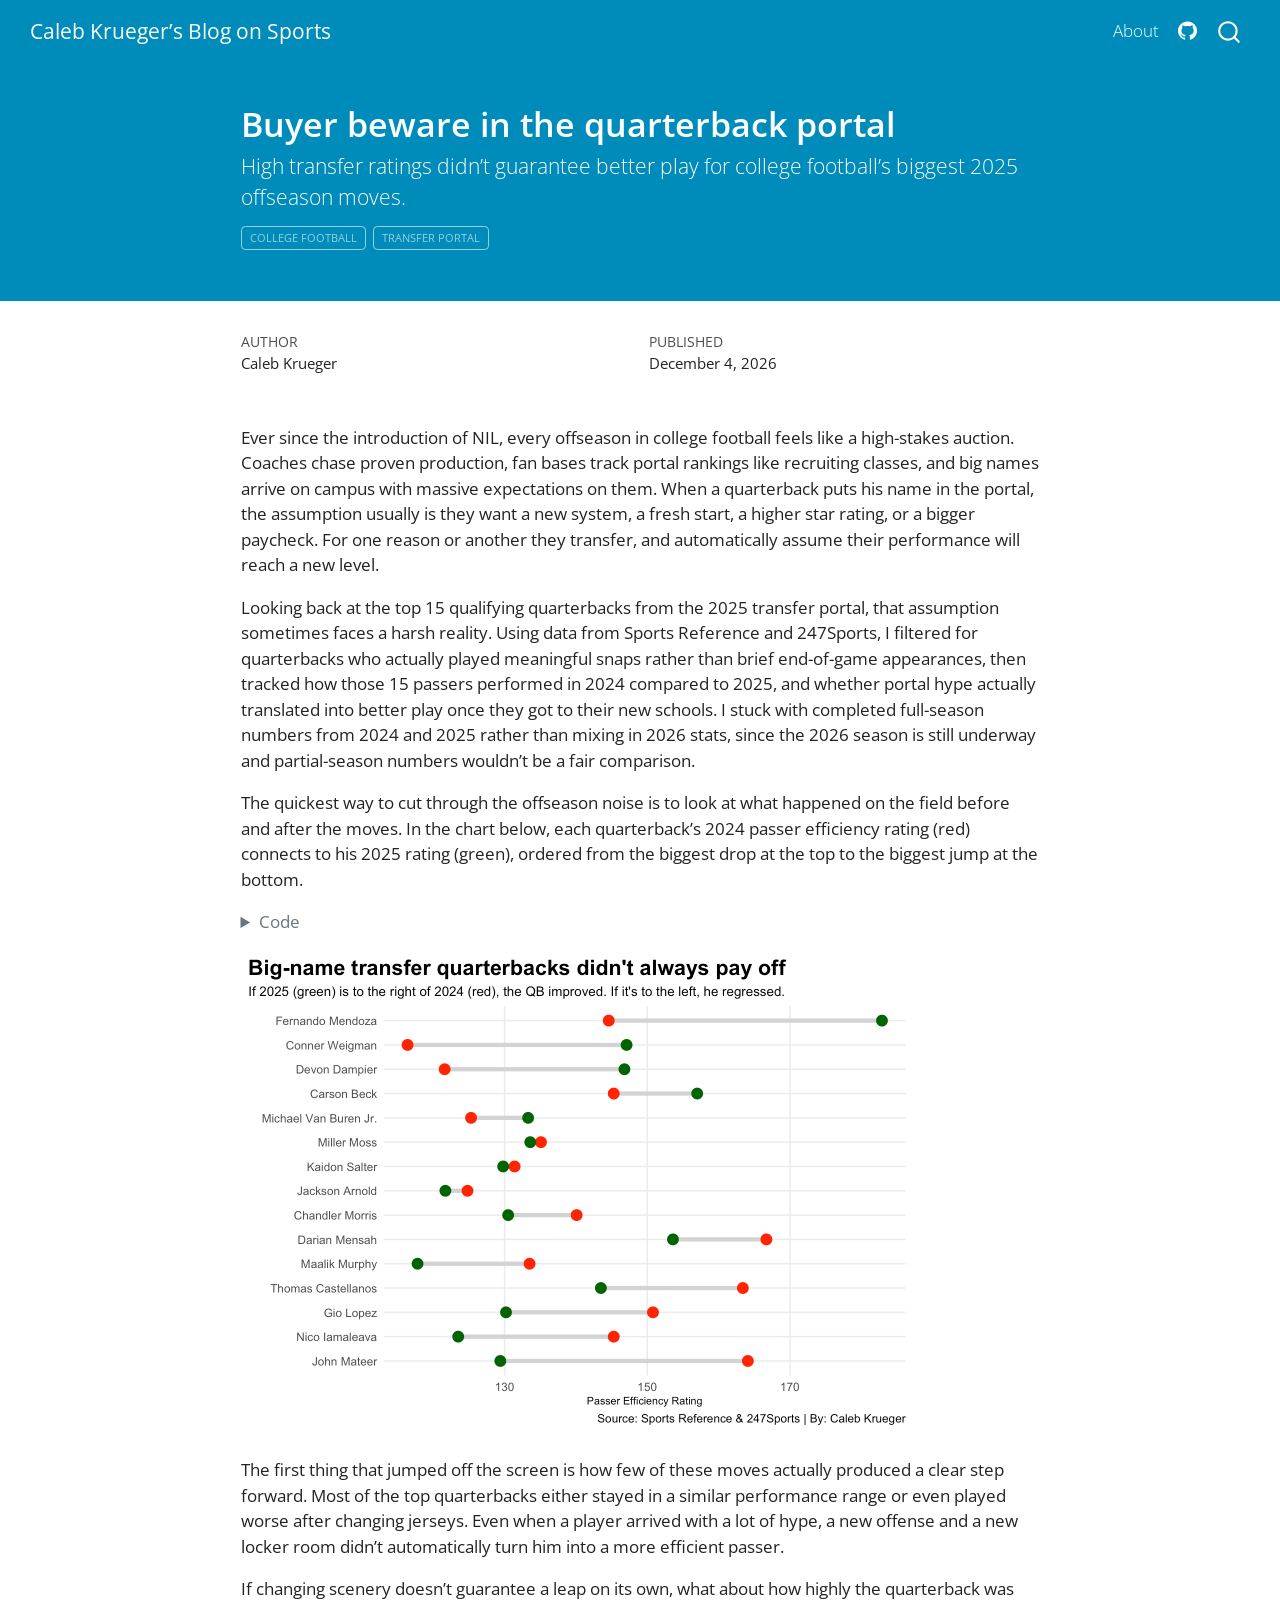
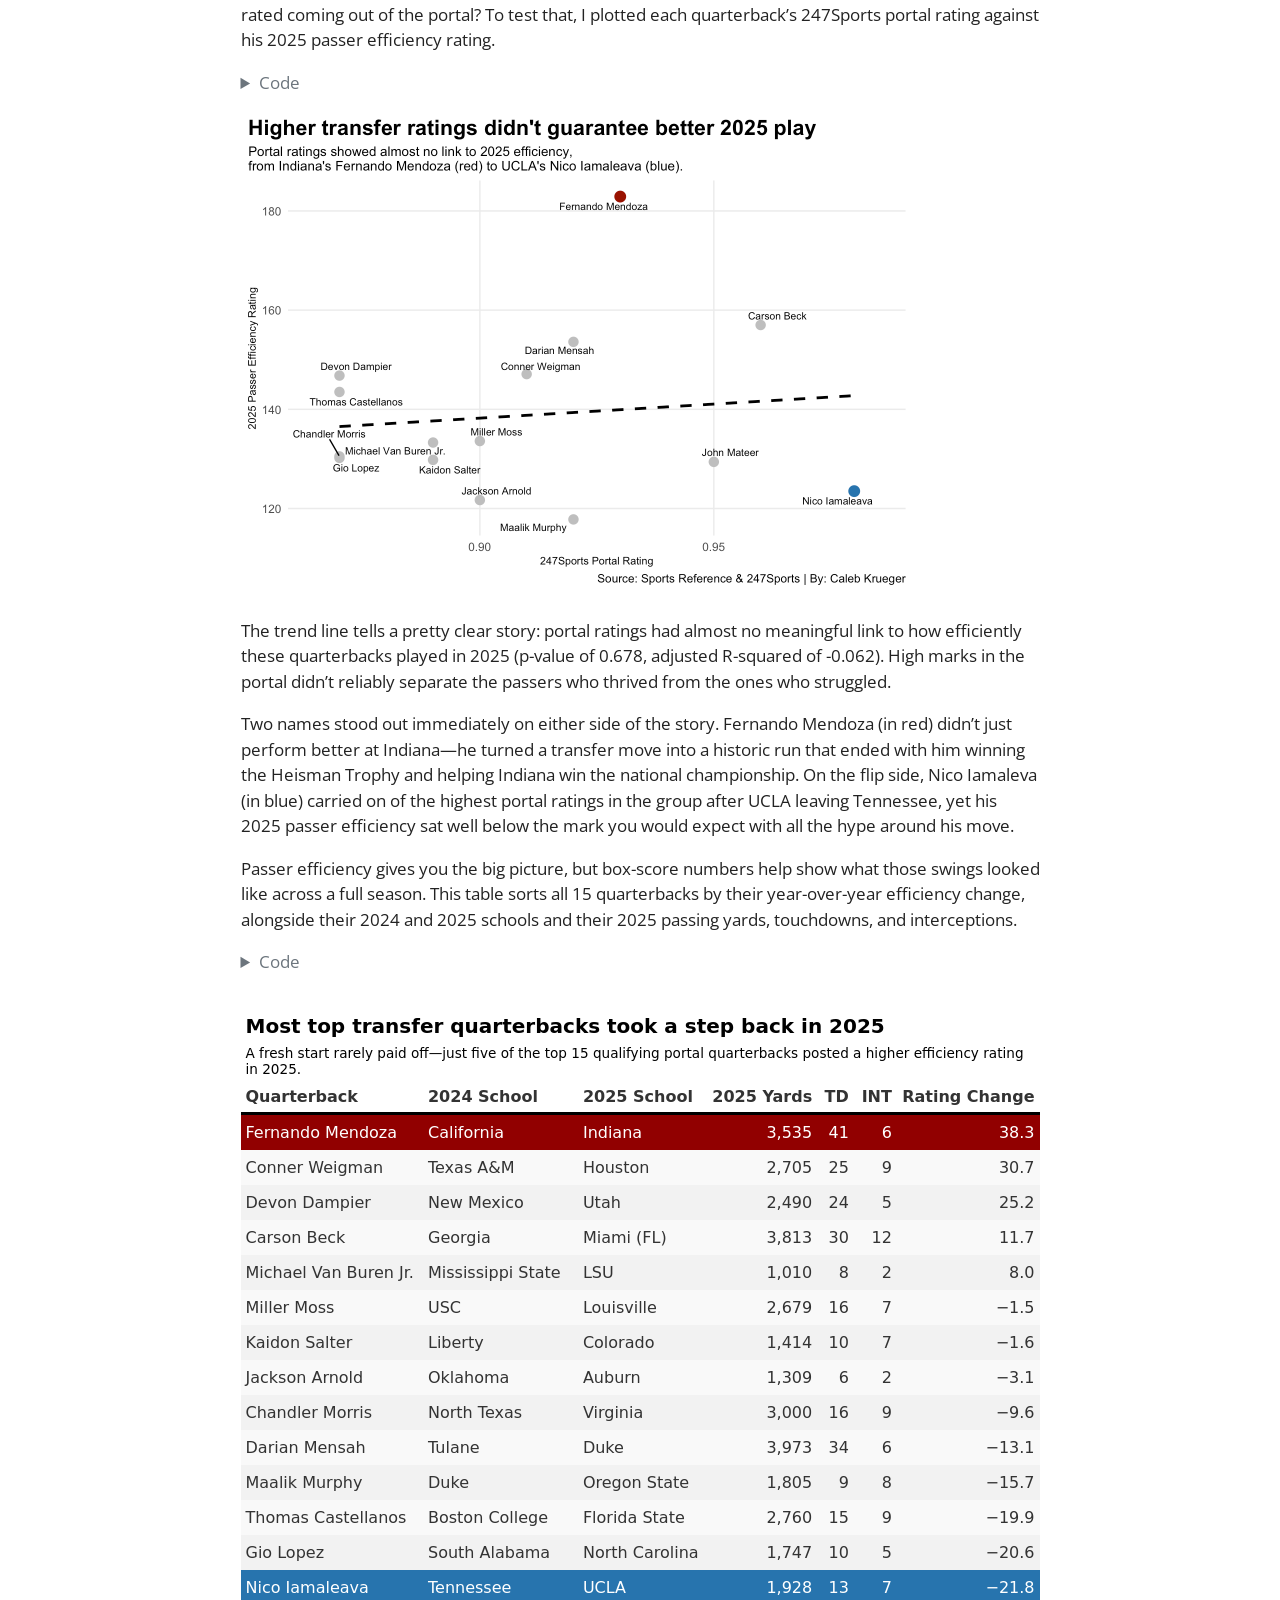
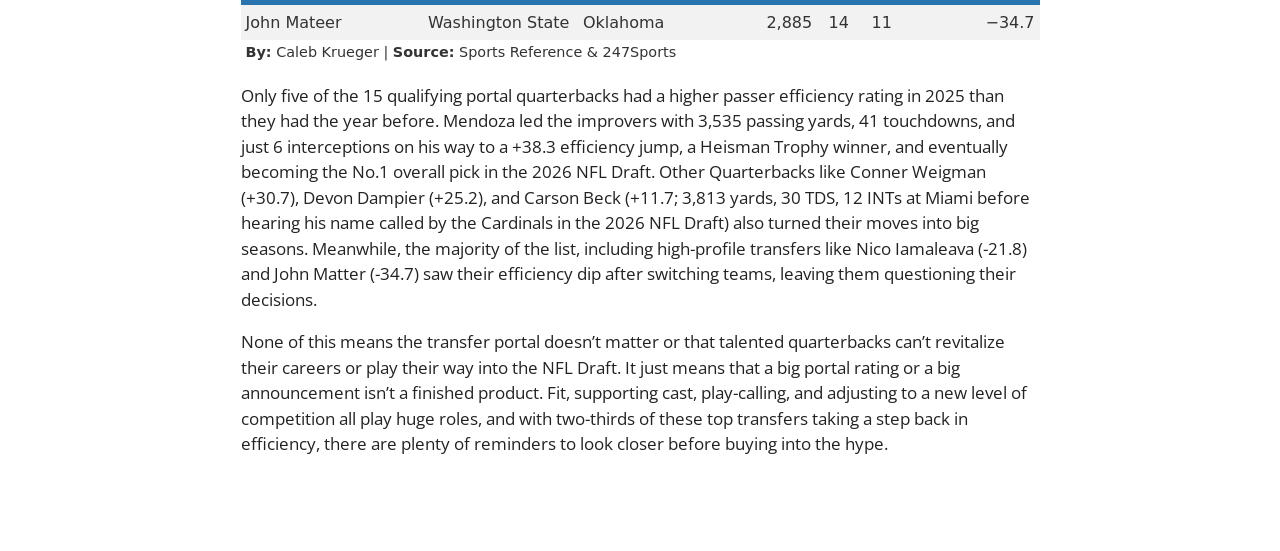
==== commit 38aea768: "commit" ====
--- a/posts/transfer-portal-qbs-2025/index.html
+++ b/posts/transfer-portal-qbs-2025/index.html
@@ -195,6 +195,9 @@
 
 
 
+<p>Ever since the introduction of NIL, every offseason in college football feels like a high-stakes auction. Coaches chase proven production, fan bases track portal rankings like recruiting classes, and big names arrive on campus with massive expectations on them. When a quarterback puts his name in the portal, the assumption usually is they want a new system, a fresh start, a higher star rating, or a bigger paycheck. For one reason or another they transfer, and automatically assume their performance will reach a new level.&nbsp;</p>
+<p>Looking back at the top 15 qualifying quarterbacks from the 2025 transfer portal, that assumption sometimes faces a harsh reality. Using data from Sports Reference and 247Sports, I filtered for quarterbacks who actually played meaningful snaps rather than brief end-of-game appearances, then tracked how those 15 passers performed in 2024 compared to 2025, and whether portal hype actually translated into better play once they got to their new schools. I stuck with completed full-season numbers from 2024 and 2025 rather than mixing in 2026 stats, since the 2026 season is still underway and partial-season numbers wouldn’t be a fair comparison.&nbsp;</p>
+<p>The quickest way to cut through the offseason noise is to look at what happened on the field before and after the moves. In the chart below, each quarterback’s 2024 passer efficiency rating (red) connects to his 2025 rating (green), ordered from the biggest drop at the top to the biggest jump at the bottom.&nbsp;</p>
 <div class="cell">
 <details class="code-fold">
 <summary>Code</summary>
@@ -263,6 +266,8 @@
 </div>
 </div>
 </div>
+<p>The first thing that jumped off the screen is how few of these moves actually produced a clear step forward. Most of the top quarterbacks either stayed in a similar performance range or even played worse after changing jerseys. Even when a player arrived with a lot of hype, a new offense and a new locker room didn’t automatically turn him into a more efficient passer.&nbsp;</p>
+<p>If changing scenery doesn’t guarantee a leap on its own, what about how highly the quarterback was rated coming out of the portal? To test that, I plotted each quarterback’s 247Sports portal rating against his 2025 passer efficiency rating.&nbsp;</p>
 <div class="cell">
 <details class="code-fold">
 <summary>Code</summary>
@@ -307,7 +312,7 @@
 <span id="cb2-39"><a href="#cb2-39" aria-hidden="true" tabindex="-1"></a>  <span class="fu">scale_x_continuous</span>(<span class="at">limits =</span> <span class="fu">c</span>(<span class="fl">0.865</span>, <span class="fl">0.985</span>)) <span class="sc">+</span></span>
 <span id="cb2-40"><a href="#cb2-40" aria-hidden="true" tabindex="-1"></a>  <span class="fu">labs</span>(</span>
 <span id="cb2-41"><a href="#cb2-41" aria-hidden="true" tabindex="-1"></a>    <span class="at">title =</span> <span class="st">"Higher transfer ratings didn't guarantee better 2025 play"</span>,</span>
-<span id="cb2-42"><a href="#cb2-42" aria-hidden="true" tabindex="-1"></a>    <span class="at">subtitle =</span> <span class="st">"Portal ratings showed almost no link to 2025 efficiency,</span><span class="sc">\n</span><span class="st">from Indiana's Fernando Mendoza (crimson) to UCLA's Nico Iamaleava (blue)."</span>,</span>
+<span id="cb2-42"><a href="#cb2-42" aria-hidden="true" tabindex="-1"></a>    <span class="at">subtitle =</span> <span class="st">"Portal ratings showed almost no link to 2025 efficiency,</span><span class="sc">\n</span><span class="st">from Indiana's Fernando Mendoza (red) to UCLA's Nico Iamaleava (blue)."</span>,</span>
 <span id="cb2-43"><a href="#cb2-43" aria-hidden="true" tabindex="-1"></a>    <span class="at">x =</span> <span class="st">"247Sports Portal Rating"</span>,</span>
 <span id="cb2-44"><a href="#cb2-44" aria-hidden="true" tabindex="-1"></a>    <span class="at">y =</span> <span class="st">"2025 Passer Efficiency Rating"</span>,</span>
 <span id="cb2-45"><a href="#cb2-45" aria-hidden="true" tabindex="-1"></a>    <span class="at">caption =</span> <span class="st">"Source: Sports Reference &amp; 247Sports | By: Caleb Krueger"</span></span>
@@ -329,6 +334,9 @@
 </div>
 </div>
 </div>
+<p>The trend line tells a pretty clear story: portal ratings had almost no meaningful link to how efficiently these quarterbacks played in 2025 (p-value of 0.678, adjusted R-squared of -0.062). High marks in the portal didn’t reliably separate the passers who thrived from the ones who struggled.&nbsp;</p>
+<p>Two names stood out immediately on either side of the story. Fernando Mendoza (in red) didn’t just perform better at Indiana—he turned a transfer move into a historic run that ended with him winning the Heisman Trophy and helping Indiana win the national championship. On the flip side, Nico Iamaleva (in blue) carried on of the highest portal ratings in the group after UCLA leaving Tennessee, yet his 2025 passer efficiency sat well below the mark you would expect with all the hype around his move.&nbsp;</p>
+<p>Passer efficiency gives you the big picture, but box-score numbers help show what those swings looked like across a full season. This table sorts all 15 quarterbacks by their year-over-year efficiency change, alongside their 2024 and 2025 schools and their 2025 passing yards, touchdowns, and interceptions.&nbsp;</p>
 <div class="cell">
 <details class="code-fold">
 <summary>Code</summary>
@@ -1014,6 +1022,8 @@
 </div>
 </div>
 </div>
+<p>Only five of the 15 qualifying portal quarterbacks had a higher passer efficiency rating in 2025 than they had the year before. Mendoza led the improvers with 3,535 passing yards, 41 touchdowns, and just 6 interceptions on his way to a +38.3 efficiency jump, a Heisman Trophy winner, and eventually becoming the No.1 overall pick in the 2026 NFL Draft. Other Quarterbacks like Conner Weigman (+30.7), Devon Dampier (+25.2), and Carson Beck (+11.7; 3,813 yards, 30 TDS, 12 INTs at Miami before hearing his name called by the Cardinals in the 2026 NFL Draft) also turned their moves into big seasons. Meanwhile, the majority of the list, including high-profile transfers like Nico Iamaleava (-21.8) and John Matter (-34.7) saw their efficiency dip after switching teams, leaving them questioning their decisions.&nbsp;</p>
+<p>None of this means the transfer portal doesn’t matter or that talented quarterbacks can’t revitalize their careers or play their way into the NFL Draft. It just means that a big portal rating or a big announcement isn’t a finished product. Fit, supporting cast, play-calling, and adjusting to a new level of competition all play huge roles, and with two-thirds of these top transfers taking a step back in efficiency, there are plenty of reminders to look closer before buying into the hype.&nbsp;</p>
 
 
 
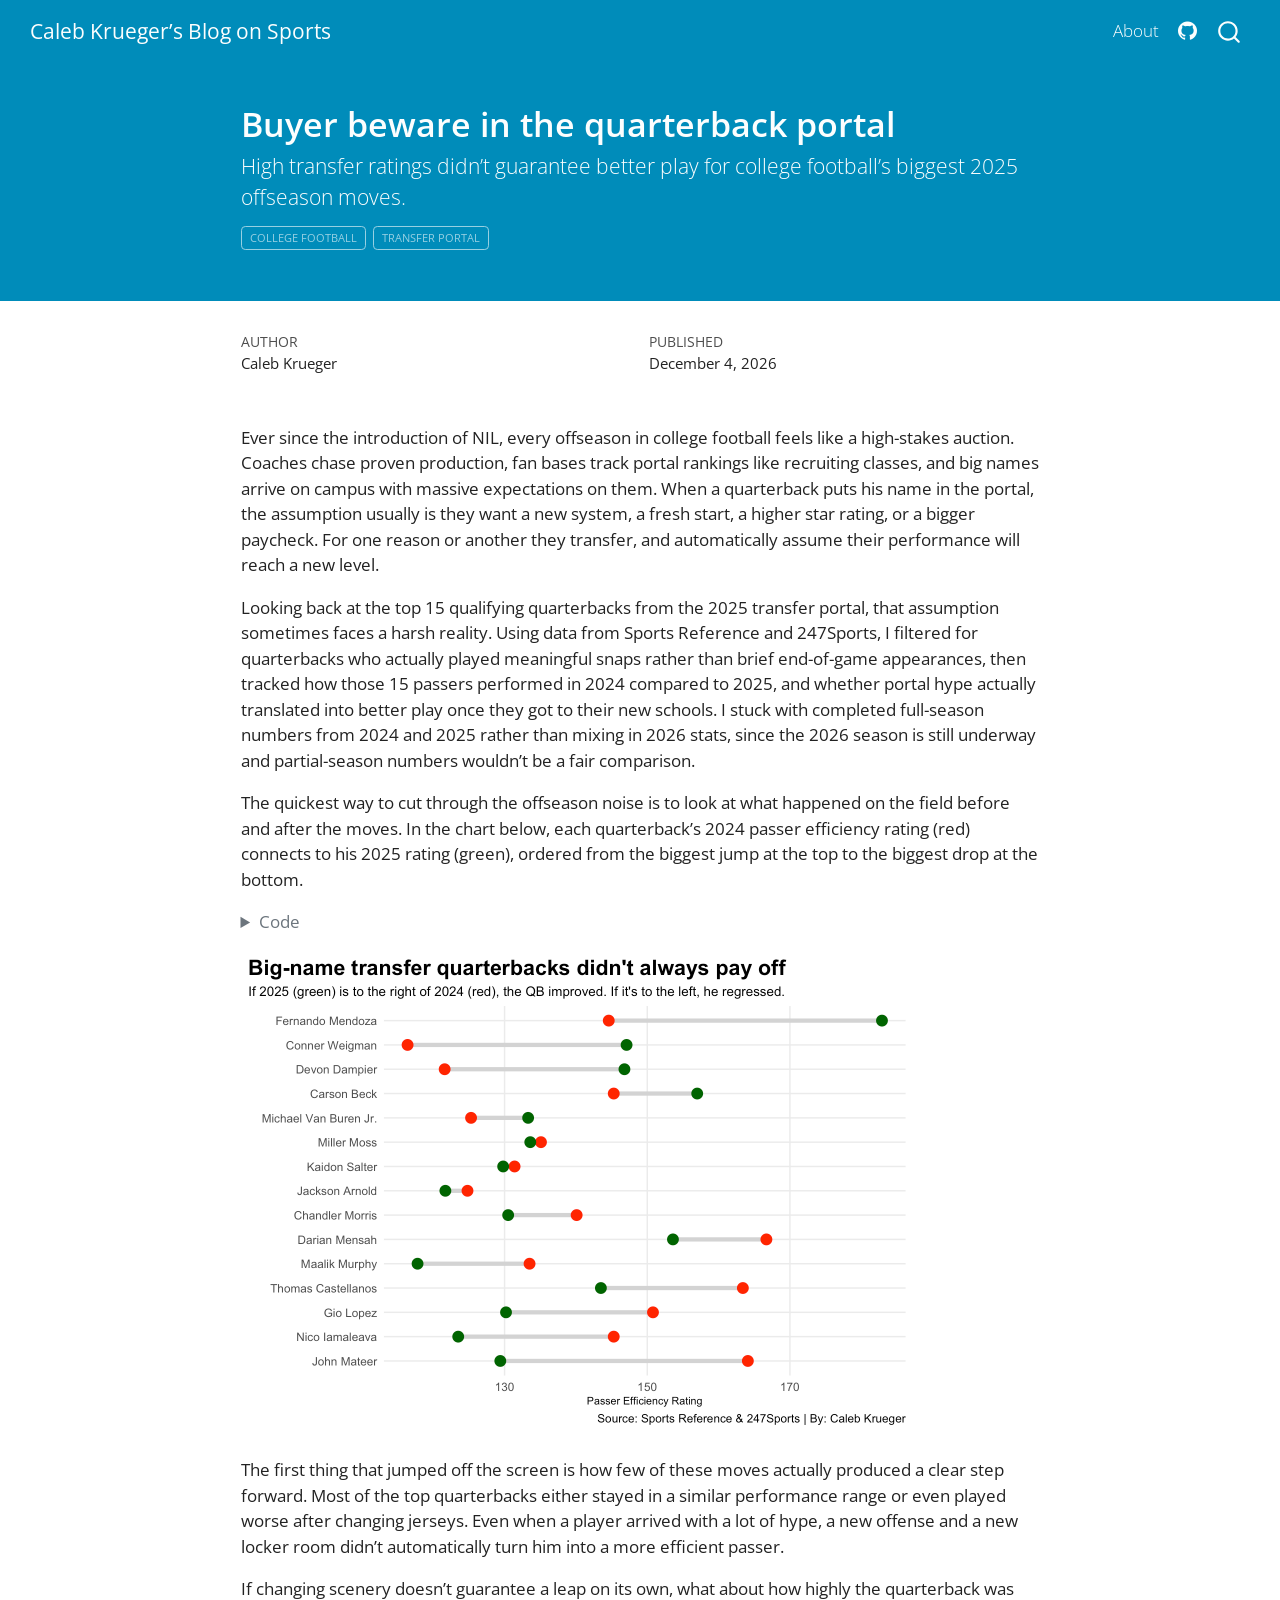
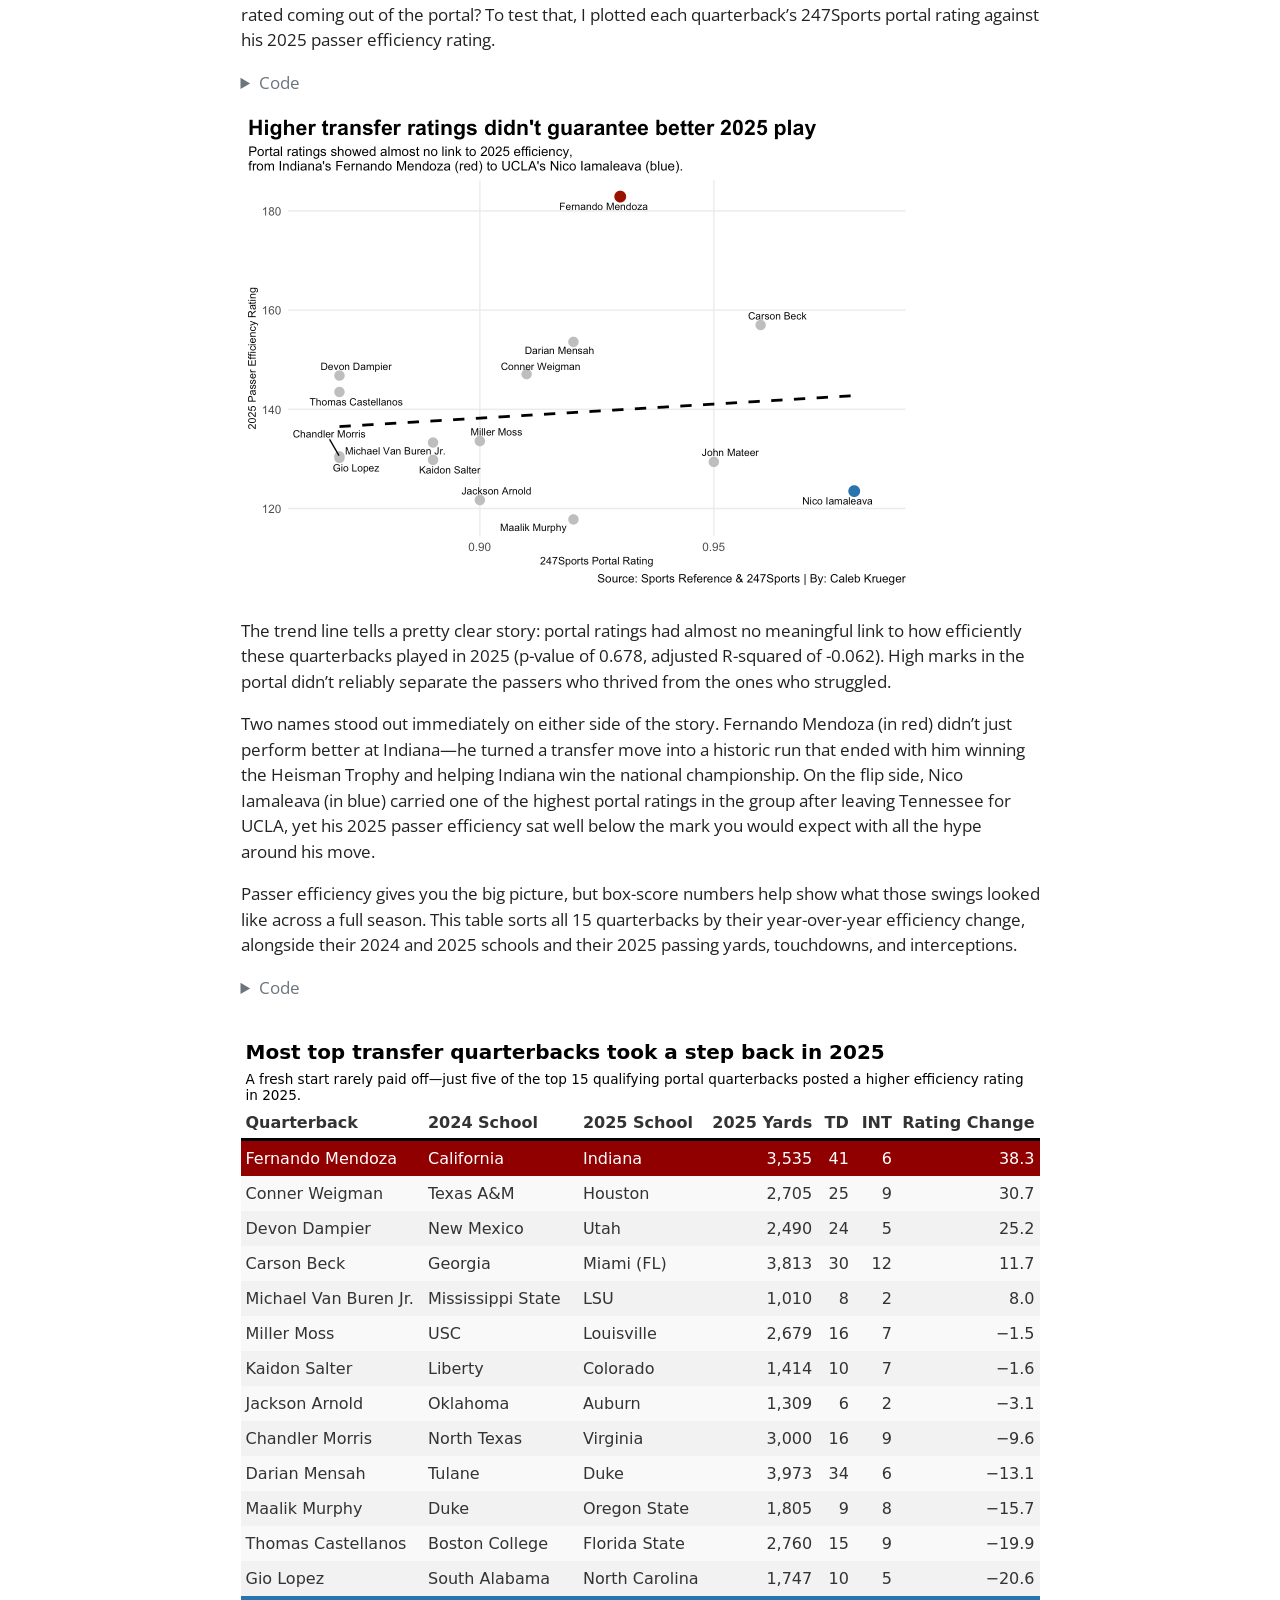
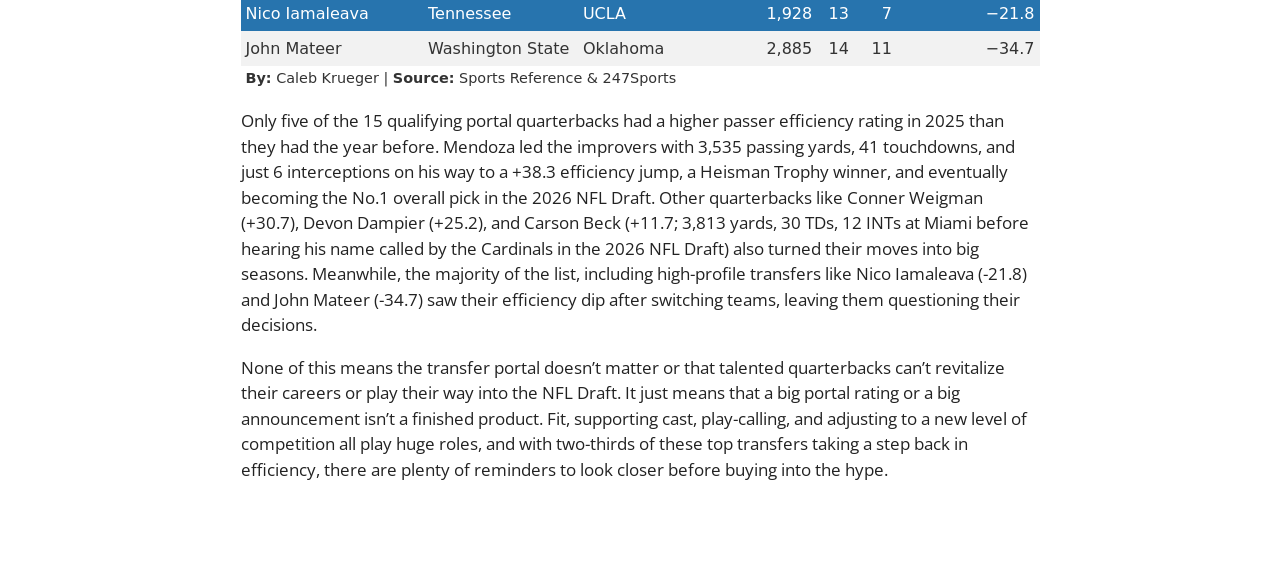
==== commit 8cb5e103: "commit" ====
--- a/posts/transfer-portal-qbs-2025/index.html
+++ b/posts/transfer-portal-qbs-2025/index.html
@@ -197,7 +197,7 @@
 
 <p>Ever since the introduction of NIL, every offseason in college football feels like a high-stakes auction. Coaches chase proven production, fan bases track portal rankings like recruiting classes, and big names arrive on campus with massive expectations on them. When a quarterback puts his name in the portal, the assumption usually is they want a new system, a fresh start, a higher star rating, or a bigger paycheck. For one reason or another they transfer, and automatically assume their performance will reach a new level.&nbsp;</p>
 <p>Looking back at the top 15 qualifying quarterbacks from the 2025 transfer portal, that assumption sometimes faces a harsh reality. Using data from Sports Reference and 247Sports, I filtered for quarterbacks who actually played meaningful snaps rather than brief end-of-game appearances, then tracked how those 15 passers performed in 2024 compared to 2025, and whether portal hype actually translated into better play once they got to their new schools. I stuck with completed full-season numbers from 2024 and 2025 rather than mixing in 2026 stats, since the 2026 season is still underway and partial-season numbers wouldn’t be a fair comparison.&nbsp;</p>
-<p>The quickest way to cut through the offseason noise is to look at what happened on the field before and after the moves. In the chart below, each quarterback’s 2024 passer efficiency rating (red) connects to his 2025 rating (green), ordered from the biggest drop at the top to the biggest jump at the bottom.&nbsp;</p>
+<p>The quickest way to cut through the offseason noise is to look at what happened on the field before and after the moves. In the chart below, each quarterback’s 2024 passer efficiency rating (red) connects to his 2025 rating (green), ordered from the biggest jump at the top to the biggest drop at the bottom.&nbsp;</p>
 <div class="cell">
 <details class="code-fold">
 <summary>Code</summary>
@@ -335,7 +335,7 @@
 </div>
 </div>
 <p>The trend line tells a pretty clear story: portal ratings had almost no meaningful link to how efficiently these quarterbacks played in 2025 (p-value of 0.678, adjusted R-squared of -0.062). High marks in the portal didn’t reliably separate the passers who thrived from the ones who struggled.&nbsp;</p>
-<p>Two names stood out immediately on either side of the story. Fernando Mendoza (in red) didn’t just perform better at Indiana—he turned a transfer move into a historic run that ended with him winning the Heisman Trophy and helping Indiana win the national championship. On the flip side, Nico Iamaleva (in blue) carried on of the highest portal ratings in the group after UCLA leaving Tennessee, yet his 2025 passer efficiency sat well below the mark you would expect with all the hype around his move.&nbsp;</p>
+<p>Two names stood out immediately on either side of the story. Fernando Mendoza (in red) didn’t just perform better at Indiana—he turned a transfer move into a historic run that ended with him winning the Heisman Trophy and helping Indiana win the national championship. On the flip side, Nico Iamaleava (in blue) carried one of the highest portal ratings in the group after leaving Tennessee for UCLA, yet his 2025 passer efficiency sat well below the mark you would expect with all the hype around his move.&nbsp;</p>
 <p>Passer efficiency gives you the big picture, but box-score numbers help show what those swings looked like across a full season. This table sorts all 15 quarterbacks by their year-over-year efficiency change, alongside their 2024 and 2025 schools and their 2025 passing yards, touchdowns, and interceptions.&nbsp;</p>
 <div class="cell">
 <details class="code-fold">
@@ -1022,7 +1022,7 @@
 </div>
 </div>
 </div>
-<p>Only five of the 15 qualifying portal quarterbacks had a higher passer efficiency rating in 2025 than they had the year before. Mendoza led the improvers with 3,535 passing yards, 41 touchdowns, and just 6 interceptions on his way to a +38.3 efficiency jump, a Heisman Trophy winner, and eventually becoming the No.1 overall pick in the 2026 NFL Draft. Other Quarterbacks like Conner Weigman (+30.7), Devon Dampier (+25.2), and Carson Beck (+11.7; 3,813 yards, 30 TDS, 12 INTs at Miami before hearing his name called by the Cardinals in the 2026 NFL Draft) also turned their moves into big seasons. Meanwhile, the majority of the list, including high-profile transfers like Nico Iamaleava (-21.8) and John Matter (-34.7) saw their efficiency dip after switching teams, leaving them questioning their decisions.&nbsp;</p>
+<p>Only five of the 15 qualifying portal quarterbacks had a higher passer efficiency rating in 2025 than they had the year before. Mendoza led the improvers with 3,535 passing yards, 41 touchdowns, and just 6 interceptions on his way to a +38.3 efficiency jump, a Heisman Trophy winner, and eventually becoming the No.1 overall pick in the 2026 NFL Draft. Other quarterbacks like Conner Weigman (+30.7), Devon Dampier (+25.2), and Carson Beck (+11.7; 3,813 yards, 30 TDs, 12 INTs at Miami before hearing his name called by the Cardinals in the 2026 NFL Draft) also turned their moves into big seasons. Meanwhile, the majority of the list, including high-profile transfers like Nico Iamaleava (-21.8) and John Mateer (-34.7) saw their efficiency dip after switching teams, leaving them questioning their decisions.&nbsp;</p>
 <p>None of this means the transfer portal doesn’t matter or that talented quarterbacks can’t revitalize their careers or play their way into the NFL Draft. It just means that a big portal rating or a big announcement isn’t a finished product. Fit, supporting cast, play-calling, and adjusting to a new level of competition all play huge roles, and with two-thirds of these top transfers taking a step back in efficiency, there are plenty of reminders to look closer before buying into the hype.&nbsp;</p>
 
 
